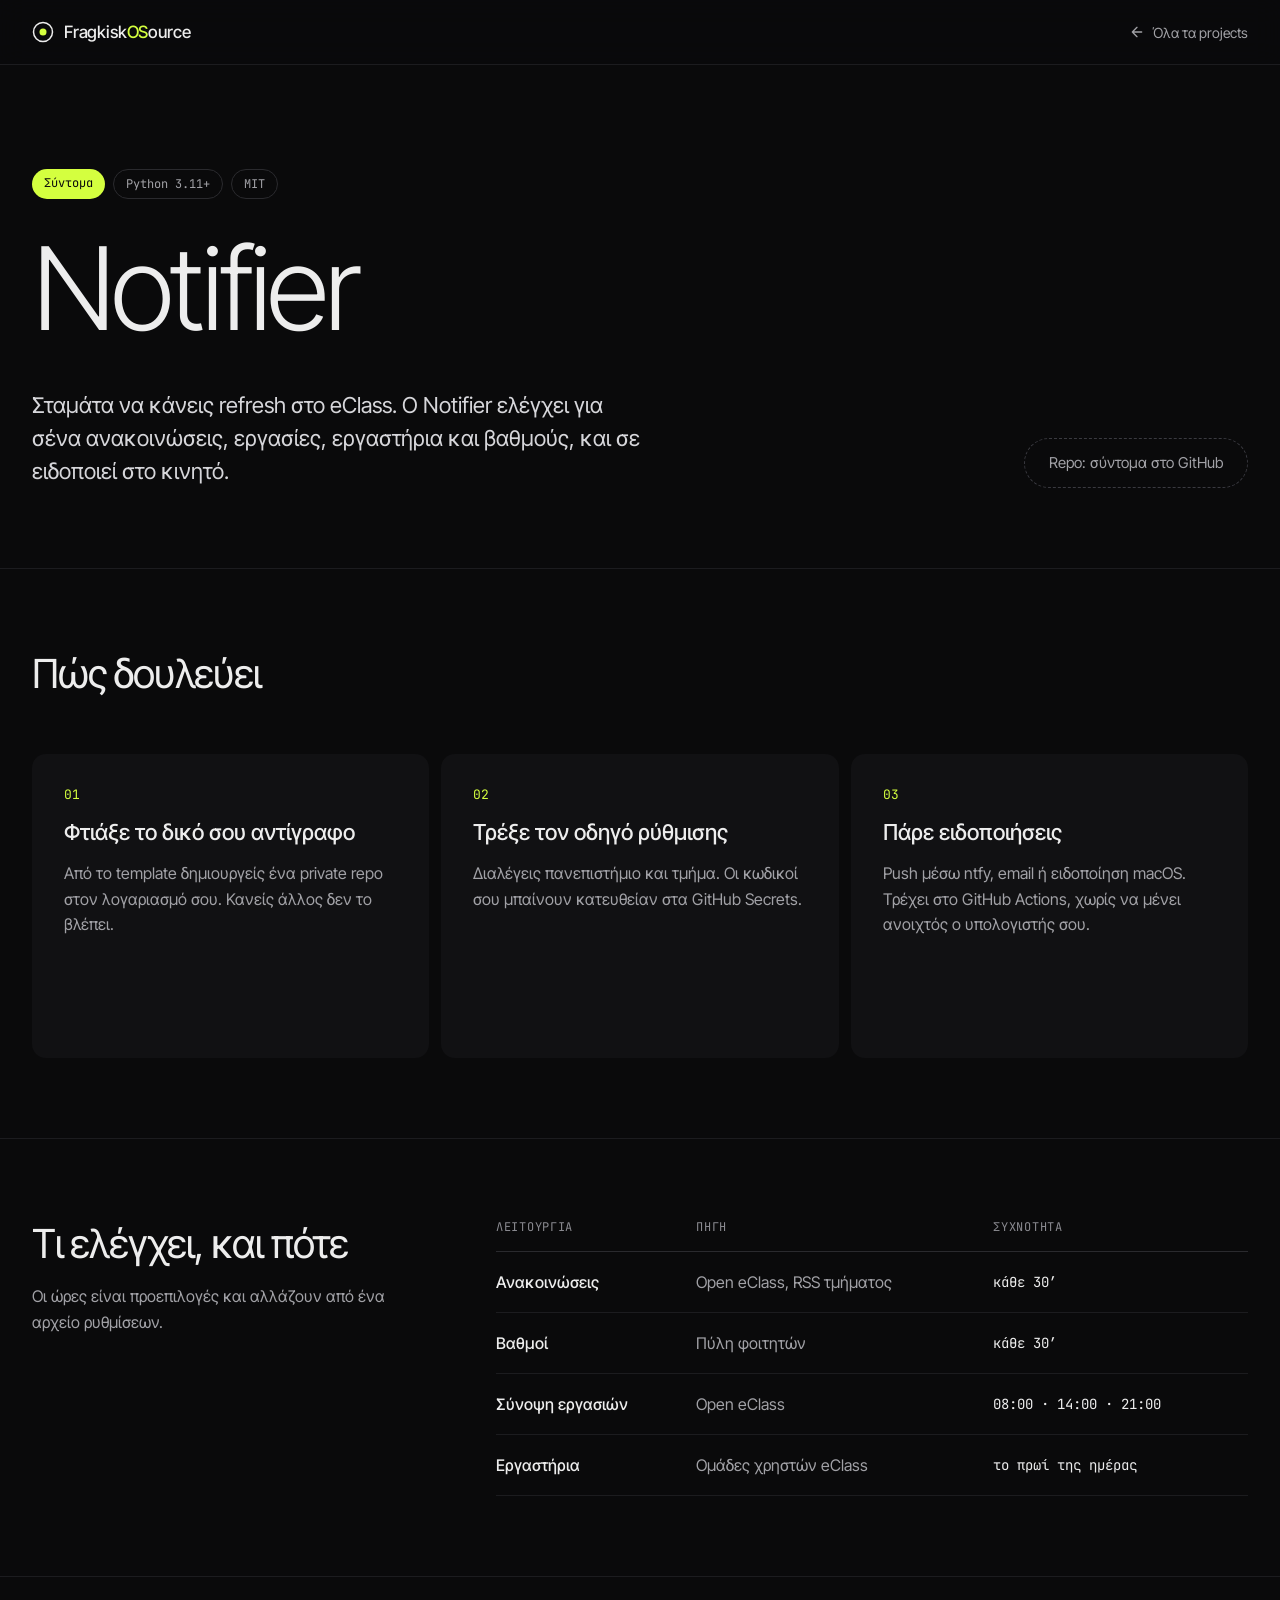
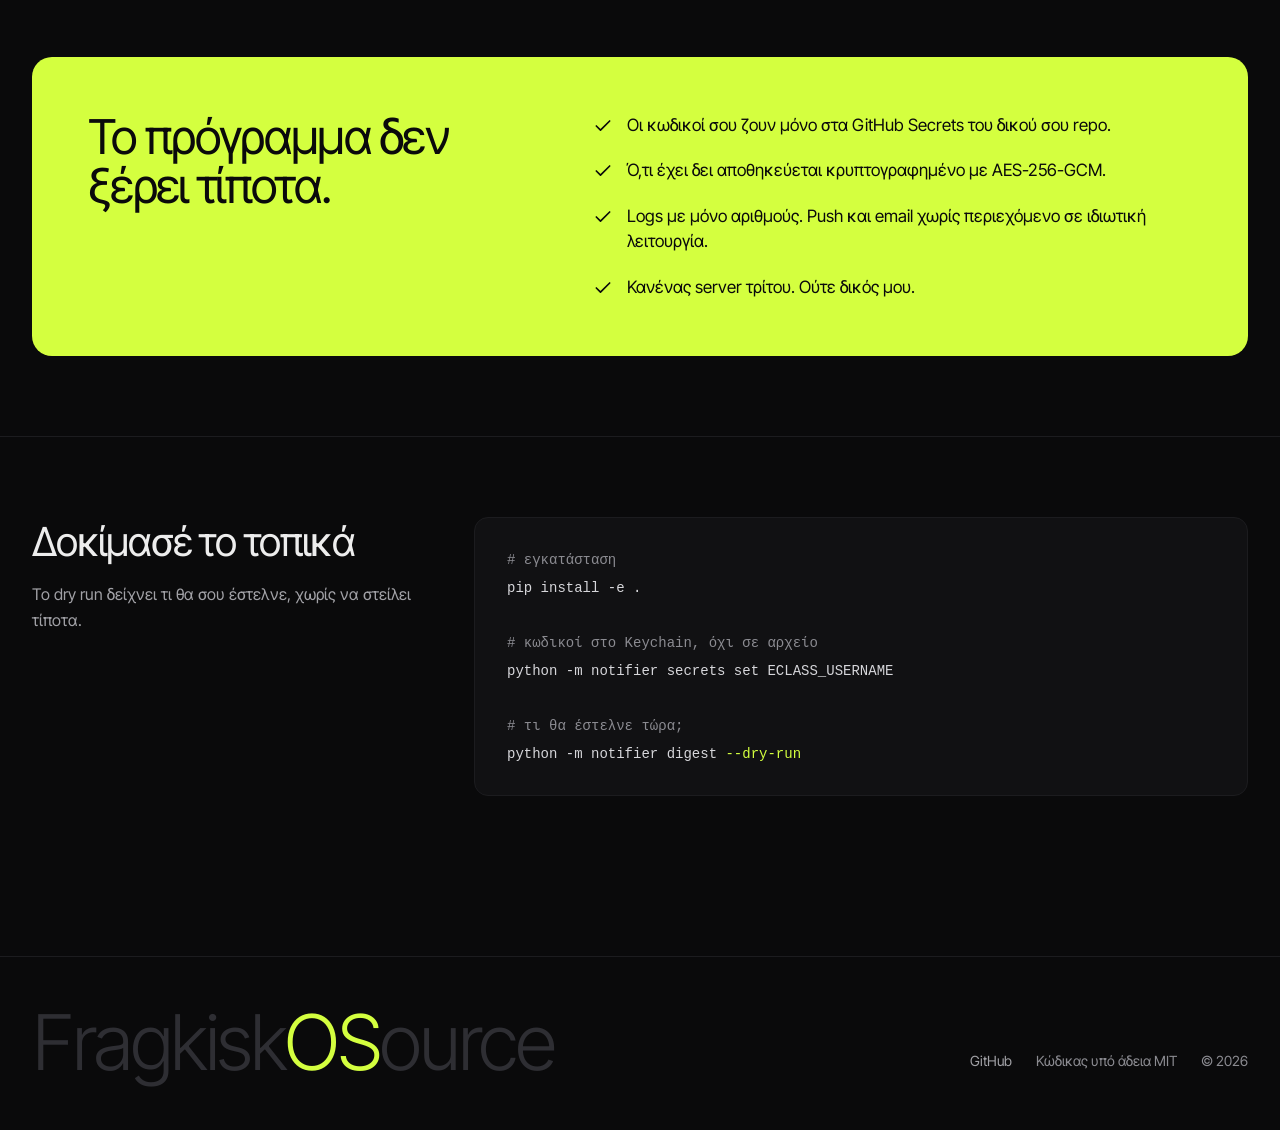
==== notifier/index.html @ a9259b9a "FragkiskOSource: πρώτη έκδοση του site" ====
<!doctype html>
<html lang="el">
<head>
<meta charset="utf-8">
<meta name="viewport" content="width=device-width, initial-scale=1">
<title>Notifier · FragkiskOSource</title>
<meta name="description" content="Ειδοποιήσεις για φοιτητές: ανακοινώσεις, εργασίες, εργαστήρια και βαθμοί από το Open eClass.">
<meta name="theme-color" content="#0a0a0b">
<link rel="icon" href="data:image/svg+xml,%3Csvg xmlns=%22http://www.w3.org/2000/svg%22 viewBox=%220 0 22 22%22%3E%3Crect width=%2222%22 height=%2222%22 rx=%225%22 fill=%22%230a0a0b%22/%3E%3Ccircle cx=%2211%22 cy=%2211%22 r=%227.5%22 fill=%22none%22 stroke=%22%23ededed%22 stroke-width=%221.5%22/%3E%3Ccircle cx=%2211%22 cy=%2211%22 r=%223%22 fill=%22%23d4ff3f%22/%3E%3C/svg%3E">
<link rel="preconnect" href="https://fonts.googleapis.com">
<link rel="stylesheet" href="https://fonts.googleapis.com/css2?family=Inter+Tight:wght@300;400;500;600&amp;family=JetBrains+Mono:wght@400;500&amp;display=swap">
<style>
body{margin:0;background:#0a0a0b}
a{color:#ededed;text-decoration:none}a:hover{color:#ffffff}
</style>
<style>html{scroll-behavior:smooth}</style>
</head>
<body>
<div style="min-height: 100vh; background: #0a0a0b; color: #ededed; font-family: 'Inter Tight', system-ui, sans-serif; -webkit-font-smoothing: antialiased">

  <header style="position: sticky; top: 0; z-index: 10; background: rgba(10,10,11,0.82); backdrop-filter: blur(14px); border-bottom: 1px solid #1c1c1f">
    <nav aria-label="Κύρια πλοήγηση" style="max-width: 1360px; margin: 0 auto; padding: 0 32px; height: 64px; display: flex; align-items: center; justify-content: space-between; gap: 24px; flex-wrap: wrap">
      <a href="/" style="display: flex; align-items: center; gap: 10px; font-weight: 500; font-size: 17px; letter-spacing: -0.01em; min-height: 44px">
        <svg width="22" height="22" viewBox="0 0 22 22" aria-hidden="true"><circle cx="11" cy="11" r="9.5" fill="none" stroke="#ededed" stroke-width="1.5"></circle><circle cx="11" cy="11" r="3.5" fill="#d4ff3f"></circle></svg>
        <span>Fragkisk<span style="color: #d4ff3f">OS</span>ource</span>
      </a>
      <a href="/" style="display: flex; align-items: center; gap: 8px; min-height: 44px; font-size: 14px; color: #a1a1a6">
        <svg width="16" height="16" viewBox="0 0 24 24" fill="none" stroke="currentColor" stroke-width="2" stroke-linecap="round" stroke-linejoin="round" aria-hidden="true"><path d="M19 12H5M12 19l-7-7 7-7"></path></svg>
        Όλα τα projects
      </a>
    </nav>
  </header>

  <main>
    <section style="max-width: 1360px; margin: 0 auto; padding: 104px 32px 80px">
      <div style="display: flex; gap: 8px; flex-wrap: wrap; margin-bottom: 36px">
        <span style="font-family: 'JetBrains Mono', monospace; font-size: 12px; padding: 6px 12px; border-radius: 999px; background: #d4ff3f; color: #0a0a0b">Σύντομα</span>
        <span style="font-family: 'JetBrains Mono', monospace; font-size: 12px; padding: 6px 12px; border-radius: 999px; border: 1px solid #2a2a2e; color: #a1a1a6">Python 3.11+</span>
        <span style="font-family: 'JetBrains Mono', monospace; font-size: 12px; padding: 6px 12px; border-radius: 999px; border: 1px solid #2a2a2e; color: #a1a1a6">MIT</span>
      </div>
      <h1 style="margin: 0; font-weight: 300; font-size: clamp(56px, 9vw, 144px); line-height: 0.92; letter-spacing: -0.05em">Notifier</h1>
      <div style="margin-top: 48px; display: flex; flex-wrap: wrap; gap: 48px; justify-content: space-between; align-items: flex-end">
        <p style="margin: 0; max-width: 620px; font-size: 22px; line-height: 1.5; color: #d6d6da">Σταμάτα να κάνεις refresh στο eClass. Ο Notifier ελέγχει για σένα ανακοινώσεις, εργασίες, εργαστήρια και βαθμούς, και σε ειδοποιεί στο κινητό.</p>
        <span style="display: inline-flex; align-items: center; min-height: 48px; padding: 0 24px; border-radius: 999px; border: 1px dashed #3a3a40; color: #a1a1a6; font-size: 15px">Repo: σύντομα στο GitHub</span>
      </div>
    </section>

    <section aria-labelledby="how" style="max-width: 1360px; margin: 0 auto; padding: 80px 32px; border-top: 1px solid #1c1c1f">
      <h2 id="how" style="margin: 0 0 56px; font-weight: 400; font-size: 40px; letter-spacing: -0.03em">Πώς δουλεύει</h2>
      <ol style="margin: 0; padding: 0; list-style: none; display: grid; grid-template-columns: repeat(auto-fit, minmax(280px, 1fr)); gap: 12px">
        <li style="background: #111113; border-radius: 14px; padding: 32px; display: flex; flex-direction: column; gap: 16px; min-height: 240px">
          <span style="font-family: 'JetBrains Mono', monospace; font-size: 13px; color: #d4ff3f">01</span>
          <h3 style="margin: 0; font-weight: 500; font-size: 22px">Φτιάξε το δικό σου αντίγραφο</h3>
          <p style="margin: 0; font-size: 16px; line-height: 1.6; color: #a1a1a6">Από το template δημιουργείς ένα private repo στον λογαριασμό σου. Κανείς άλλος δεν το βλέπει.</p>
        </li>
        <li style="background: #111113; border-radius: 14px; padding: 32px; display: flex; flex-direction: column; gap: 16px; min-height: 240px">
          <span style="font-family: 'JetBrains Mono', monospace; font-size: 13px; color: #d4ff3f">02</span>
          <h3 style="margin: 0; font-weight: 500; font-size: 22px">Τρέξε τον οδηγό ρύθμισης</h3>
          <p style="margin: 0; font-size: 16px; line-height: 1.6; color: #a1a1a6">Διαλέγεις πανεπιστήμιο και τμήμα. Οι κωδικοί σου μπαίνουν κατευθείαν στα GitHub Secrets.</p>
        </li>
        <li style="background: #111113; border-radius: 14px; padding: 32px; display: flex; flex-direction: column; gap: 16px; min-height: 240px">
          <span style="font-family: 'JetBrains Mono', monospace; font-size: 13px; color: #d4ff3f">03</span>
          <h3 style="margin: 0; font-weight: 500; font-size: 22px">Πάρε ειδοποιήσεις</h3>
          <p style="margin: 0; font-size: 16px; line-height: 1.6; color: #a1a1a6">Push μέσω ntfy, email ή ειδοποίηση macOS. Τρέχει στο GitHub Actions, χωρίς να μένει ανοιχτός ο υπολογιστής σου.</p>
        </li>
      </ol>
    </section>

    <section aria-labelledby="jobs" style="max-width: 1360px; margin: 0 auto; padding: 80px 32px; border-top: 1px solid #1c1c1f">
      <div style="display: flex; flex-wrap: wrap; gap: 48px">
        <div style="flex: 1 1 320px; min-width: 0">
          <h2 id="jobs" style="margin: 0 0 16px; font-weight: 400; font-size: 40px; letter-spacing: -0.03em">Τι ελέγχει, και πότε</h2>
          <p style="margin: 0; font-size: 16px; line-height: 1.6; color: #a1a1a6; max-width: 380px">Οι ώρες είναι προεπιλογές και αλλάζουν από ένα αρχείο ρυθμίσεων.</p>
        </div>
        <div style="flex: 2 1 560px; min-width: 0; overflow-x: auto">
          <table style="width: 100%; border-collapse: collapse; font-size: 16px; min-width: 520px">
            <thead>
              <tr style="text-align: left; color: #8b8b91; font-family: 'JetBrains Mono', monospace; font-size: 12px; text-transform: uppercase; letter-spacing: 0.06em">
                <th scope="col" style="padding: 0 0 16px; font-weight: 400; border-bottom: 1px solid #2a2a2e">Λειτουργία</th>
                <th scope="col" style="padding: 0 0 16px; font-weight: 400; border-bottom: 1px solid #2a2a2e">Πηγή</th>
                <th scope="col" style="padding: 0 0 16px; font-weight: 400; border-bottom: 1px solid #2a2a2e">Συχνότητα</th>
              </tr>
            </thead>
            <tbody>
              <tr><td style="padding: 20px 0; border-bottom: 1px solid #1c1c1f; font-weight: 500">Ανακοινώσεις</td><td style="padding: 20px 0; border-bottom: 1px solid #1c1c1f; color: #a1a1a6">Open eClass, RSS τμήματος</td><td style="padding: 20px 0; border-bottom: 1px solid #1c1c1f; font-family: 'JetBrains Mono', monospace; font-size: 14px">κάθε 30′</td></tr>
              <tr><td style="padding: 20px 0; border-bottom: 1px solid #1c1c1f; font-weight: 500">Βαθμοί</td><td style="padding: 20px 0; border-bottom: 1px solid #1c1c1f; color: #a1a1a6">Πύλη φοιτητών</td><td style="padding: 20px 0; border-bottom: 1px solid #1c1c1f; font-family: 'JetBrains Mono', monospace; font-size: 14px">κάθε 30′</td></tr>
              <tr><td style="padding: 20px 0; border-bottom: 1px solid #1c1c1f; font-weight: 500">Σύνοψη εργασιών</td><td style="padding: 20px 0; border-bottom: 1px solid #1c1c1f; color: #a1a1a6">Open eClass</td><td style="padding: 20px 0; border-bottom: 1px solid #1c1c1f; font-family: 'JetBrains Mono', monospace; font-size: 14px">08:00 · 14:00 · 21:00</td></tr>
              <tr><td style="padding: 20px 0; border-bottom: 1px solid #1c1c1f; font-weight: 500">Εργαστήρια</td><td style="padding: 20px 0; border-bottom: 1px solid #1c1c1f; color: #a1a1a6">Ομάδες χρηστών eClass</td><td style="padding: 20px 0; border-bottom: 1px solid #1c1c1f; font-family: 'JetBrains Mono', monospace; font-size: 14px">το πρωί της ημέρας</td></tr>
            </tbody>
          </table>
        </div>
      </div>
    </section>

    <section aria-labelledby="privacy" style="max-width: 1360px; margin: 0 auto; padding: 80px 32px; border-top: 1px solid #1c1c1f">
      <div style="background: #d4ff3f; color: #0a0a0b; border-radius: 20px; padding: 56px; display: flex; flex-wrap: wrap; gap: 48px">
        <div style="flex: 1 1 320px; min-width: 0">
          <h2 id="privacy" style="margin: 0; font-weight: 400; font-size: 48px; line-height: 1.02; letter-spacing: -0.035em">Το πρόγραμμα δεν ξέρει τίποτα.</h2>
        </div>
        <ul style="flex: 1.3 1 420px; min-width: 0; margin: 0; padding: 0; list-style: none; display: flex; flex-direction: column; gap: 20px; font-size: 17px; line-height: 1.5">
          <li style="display: flex; gap: 14px"><svg width="20" height="20" viewBox="0 0 24 24" fill="none" stroke="currentColor" stroke-width="2" stroke-linecap="round" stroke-linejoin="round" aria-hidden="true" style="flex: none; margin-top: 3px"><path d="M20 6 9 17l-5-5"></path></svg><span>Οι κωδικοί σου ζουν μόνο στα GitHub Secrets του δικού σου repo.</span></li>
          <li style="display: flex; gap: 14px"><svg width="20" height="20" viewBox="0 0 24 24" fill="none" stroke="currentColor" stroke-width="2" stroke-linecap="round" stroke-linejoin="round" aria-hidden="true" style="flex: none; margin-top: 3px"><path d="M20 6 9 17l-5-5"></path></svg><span>Ό,τι έχει δει αποθηκεύεται κρυπτογραφημένο με AES-256-GCM.</span></li>
          <li style="display: flex; gap: 14px"><svg width="20" height="20" viewBox="0 0 24 24" fill="none" stroke="currentColor" stroke-width="2" stroke-linecap="round" stroke-linejoin="round" aria-hidden="true" style="flex: none; margin-top: 3px"><path d="M20 6 9 17l-5-5"></path></svg><span>Logs με μόνο αριθμούς. Push και email χωρίς περιεχόμενο σε ιδιωτική λειτουργία.</span></li>
          <li style="display: flex; gap: 14px"><svg width="20" height="20" viewBox="0 0 24 24" fill="none" stroke="currentColor" stroke-width="2" stroke-linecap="round" stroke-linejoin="round" aria-hidden="true" style="flex: none; margin-top: 3px"><path d="M20 6 9 17l-5-5"></path></svg><span>Κανένας server τρίτου. Ούτε δικός μου.</span></li>
        </ul>
      </div>
    </section>

    <section aria-labelledby="setup" style="max-width: 1360px; margin: 0 auto; padding: 80px 32px 160px; border-top: 1px solid #1c1c1f">
      <div style="display: flex; flex-wrap: wrap; gap: 48px; align-items: flex-start">
        <div style="flex: 1 1 320px; min-width: 0">
          <h2 id="setup" style="margin: 0 0 16px; font-weight: 400; font-size: 40px; letter-spacing: -0.03em">Δοκίμασέ το τοπικά</h2>
          <p style="margin: 0; font-size: 16px; line-height: 1.6; color: #a1a1a6; max-width: 380px">Το dry run δείχνει τι θα σου έστελνε, χωρίς να στείλει τίποτα.</p>
        </div>
        <pre style="flex: 2 1 560px; min-width: 0; margin: 0; overflow-x: auto; background: #111113; border: 1px solid #1c1c1f; border-radius: 14px; padding: 28px 32px; font-family: 'JetBrains Mono', monospace; font-size: 14px; line-height: 1.9; color: #d6d6da"><code><span style="color: #8b8b91"># εγκατάσταση</span>
pip install -e .

<span style="color: #8b8b91"># κωδικοί στο Keychain, όχι σε αρχείο</span>
python -m notifier secrets set ECLASS_USERNAME

<span style="color: #8b8b91"># τι θα έστελνε τώρα;</span>
python -m notifier digest <span style="color: #d4ff3f">--dry-run</span></code></pre>
      </div>
    </section>
  </main>

  <footer style="border-top: 1px solid #1c1c1f">
    <div style="max-width: 1360px; margin: 0 auto; padding: 48px 32px 56px; display: flex; justify-content: space-between; align-items: flex-end; gap: 32px; flex-wrap: wrap">
      <p style="margin: 0; font-weight: 300; font-size: clamp(40px, 6vw, 88px); letter-spacing: -0.045em; line-height: 1; color: #2e2e33">Fragkisk<span style="color: #d4ff3f">OS</span>ource</p>
      <div style="display: flex; gap: 24px; flex-wrap: wrap; font-size: 14px; color: #8b8b91">
        <a href="https://github.com/Fragkiskospall" style="color: #a1a1a6; min-height: 44px; display: flex; align-items: center">GitHub</a>
        <span style="min-height: 44px; display: flex; align-items: center">Κώδικας υπό άδεια MIT</span>
        <span style="min-height: 44px; display: flex; align-items: center">© 2026</span>
      </div>
    </div>
  </footer>
</div>
</body>
</html>
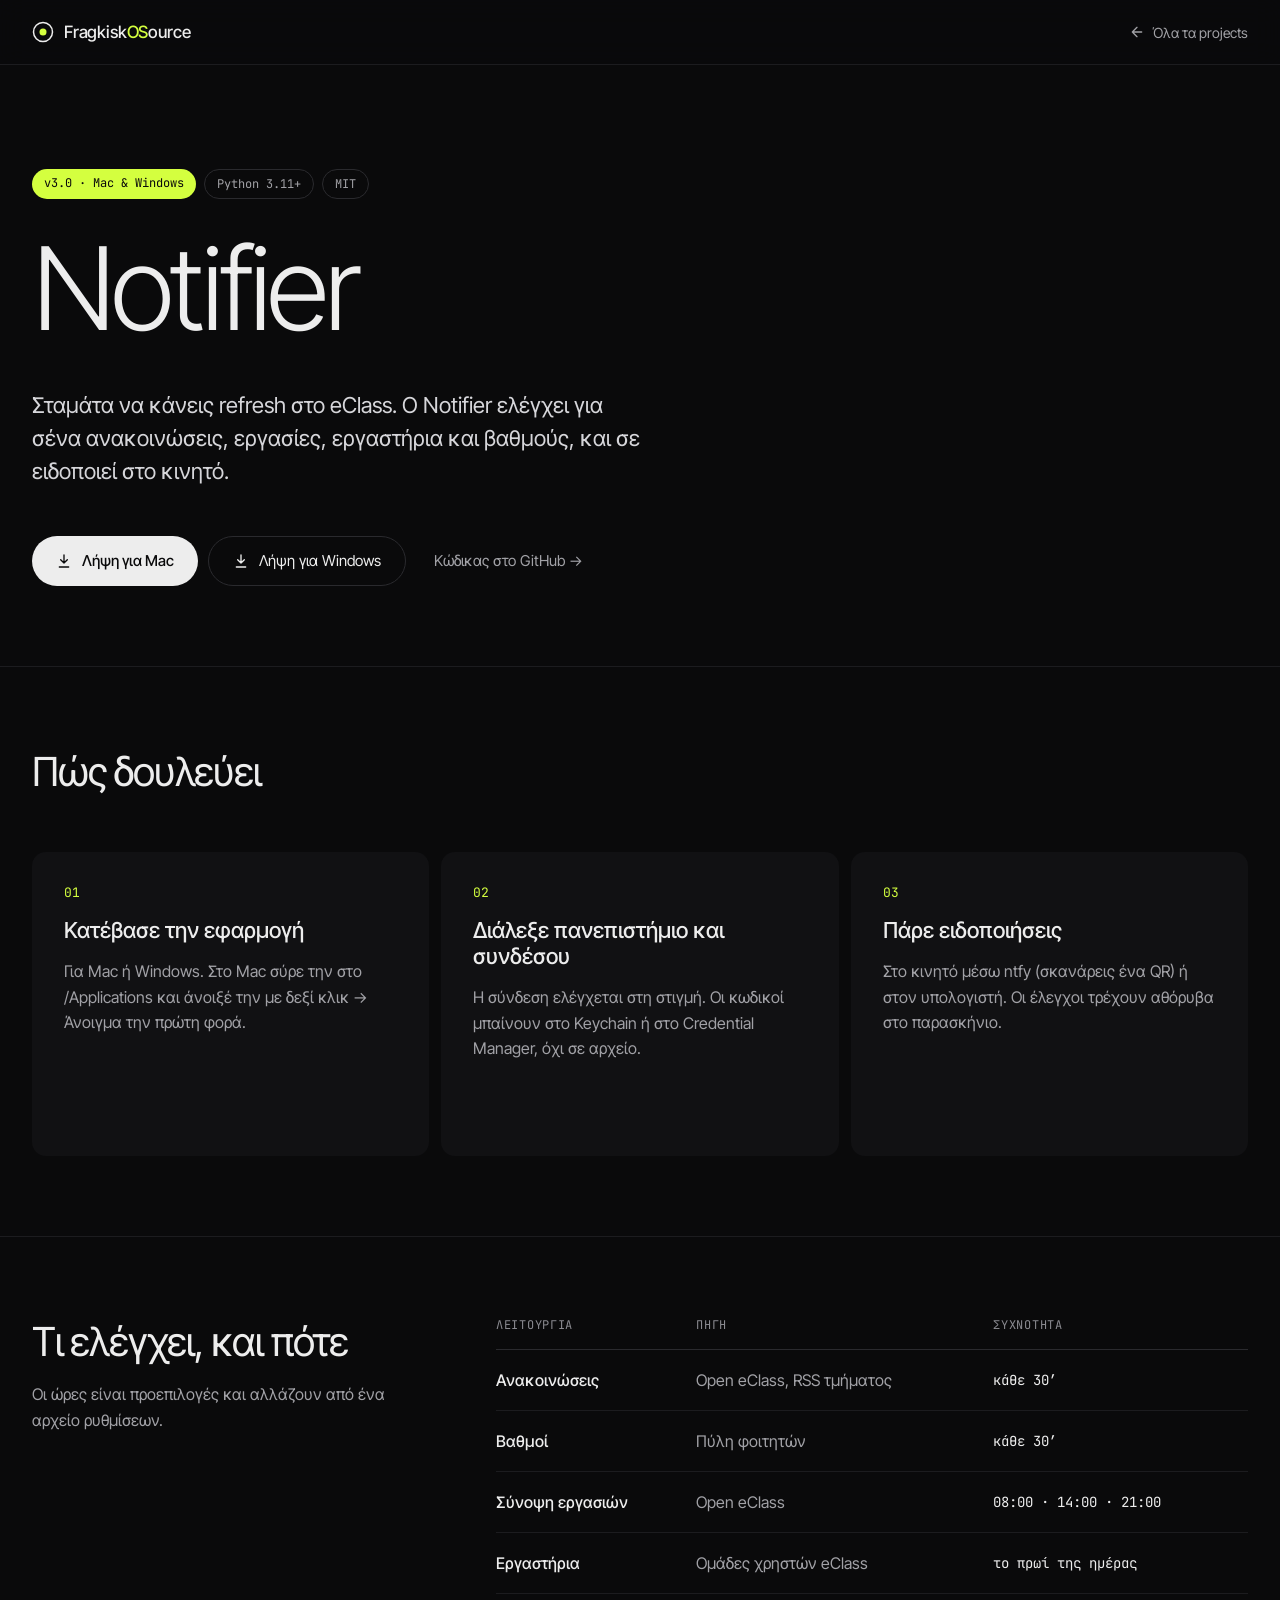
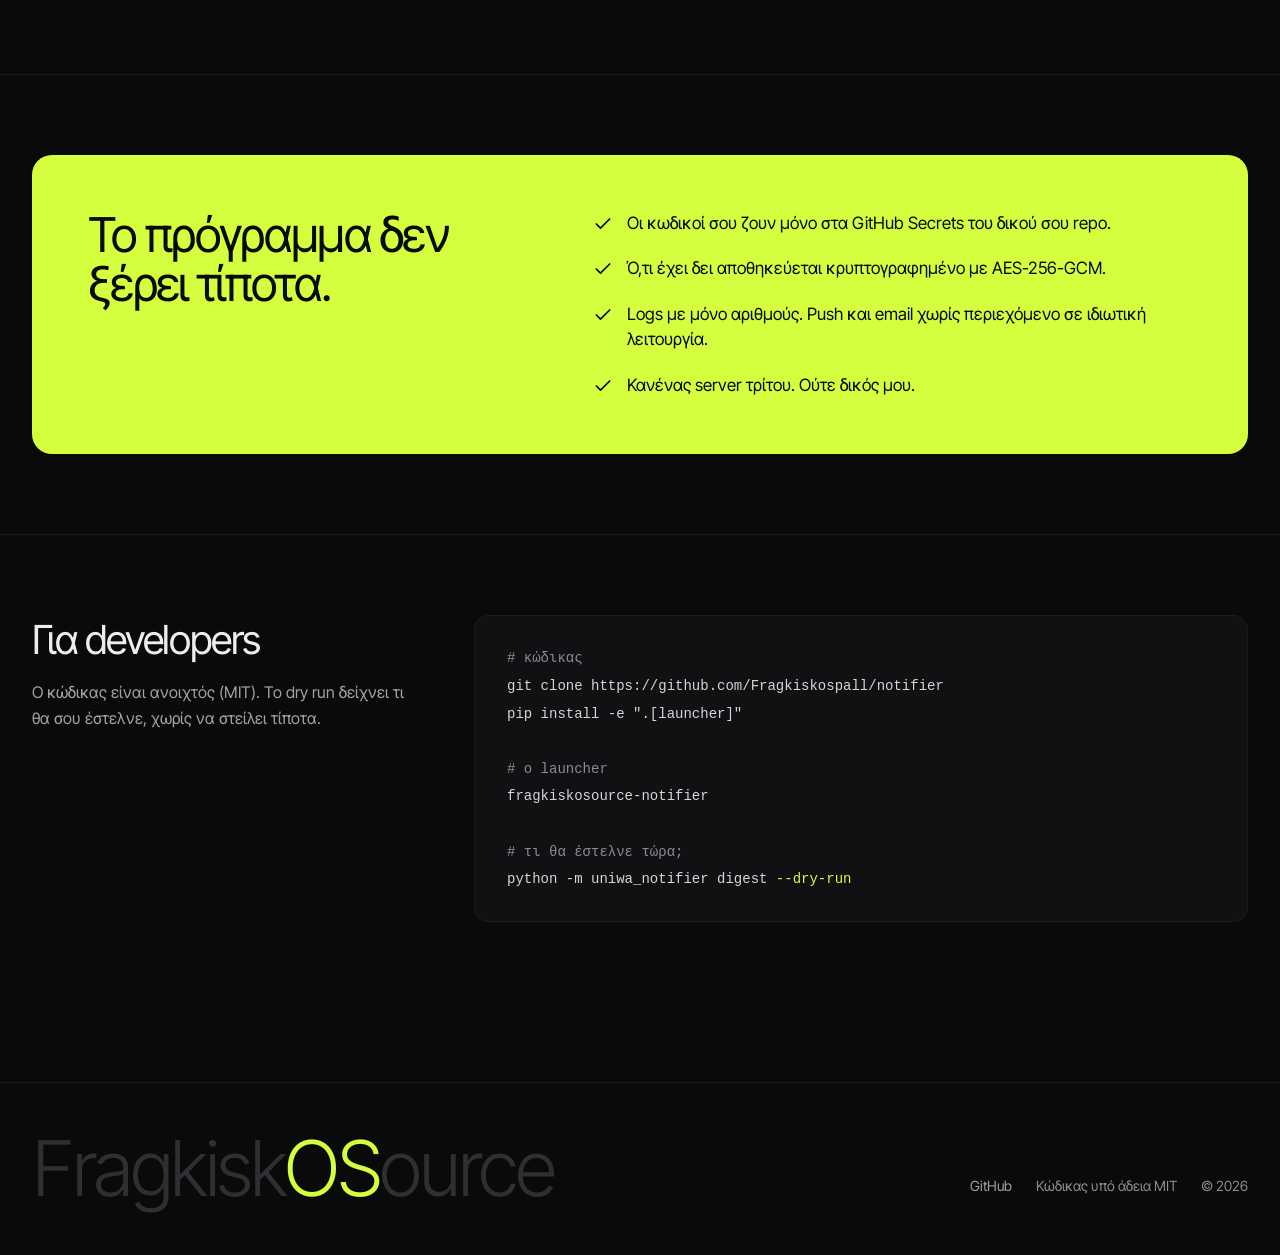
==== commit fe273a3c: "FragkiskOSource: πρώτη έκδοση του site" ====
--- a/notifier/index.html
+++ b/notifier/index.html
@@ -4,7 +4,7 @@
 <meta charset="utf-8">
 <meta name="viewport" content="width=device-width, initial-scale=1">
 <title>Notifier · FragkiskOSource</title>
-<meta name="description" content="Ειδοποιήσεις για φοιτητές: ανακοινώσεις, εργασίες, εργαστήρια και βαθμοί από το Open eClass.">
+<meta name="description" content="Ειδοποιήσεις για φοιτητές από το Open eClass, για Mac και Windows. Δωρεάν και ανοιχτός κώδικας.">
 <meta name="theme-color" content="#0a0a0b">
 <link rel="icon" href="data:image/svg+xml,%3Csvg xmlns=%22http://www.w3.org/2000/svg%22 viewBox=%220 0 22 22%22%3E%3Crect width=%2222%22 height=%2222%22 rx=%225%22 fill=%22%230a0a0b%22/%3E%3Ccircle cx=%2211%22 cy=%2211%22 r=%227.5%22 fill=%22none%22 stroke=%22%23ededed%22 stroke-width=%221.5%22/%3E%3Ccircle cx=%2211%22 cy=%2211%22 r=%223%22 fill=%22%23d4ff3f%22/%3E%3C/svg%3E">
 <link rel="preconnect" href="https://fonts.googleapis.com">
@@ -34,14 +34,18 @@
   <main>
     <section style="max-width: 1360px; margin: 0 auto; padding: 104px 32px 80px">
       <div style="display: flex; gap: 8px; flex-wrap: wrap; margin-bottom: 36px">
-        <span style="font-family: 'JetBrains Mono', monospace; font-size: 12px; padding: 6px 12px; border-radius: 999px; background: #d4ff3f; color: #0a0a0b">Σύντομα</span>
+        <span style="font-family: 'JetBrains Mono', monospace; font-size: 12px; padding: 6px 12px; border-radius: 999px; background: #d4ff3f; color: #0a0a0b">v3.0 · Mac & Windows</span>
         <span style="font-family: 'JetBrains Mono', monospace; font-size: 12px; padding: 6px 12px; border-radius: 999px; border: 1px solid #2a2a2e; color: #a1a1a6">Python 3.11+</span>
         <span style="font-family: 'JetBrains Mono', monospace; font-size: 12px; padding: 6px 12px; border-radius: 999px; border: 1px solid #2a2a2e; color: #a1a1a6">MIT</span>
       </div>
       <h1 style="margin: 0; font-weight: 300; font-size: clamp(56px, 9vw, 144px); line-height: 0.92; letter-spacing: -0.05em">Notifier</h1>
       <div style="margin-top: 48px; display: flex; flex-wrap: wrap; gap: 48px; justify-content: space-between; align-items: flex-end">
         <p style="margin: 0; max-width: 620px; font-size: 22px; line-height: 1.5; color: #d6d6da">Σταμάτα να κάνεις refresh στο eClass. Ο Notifier ελέγχει για σένα ανακοινώσεις, εργασίες, εργαστήρια και βαθμούς, και σε ειδοποιεί στο κινητό.</p>
-        <span style="display: inline-flex; align-items: center; min-height: 48px; padding: 0 24px; border-radius: 999px; border: 1px dashed #3a3a40; color: #a1a1a6; font-size: 15px">Repo: σύντομα στο GitHub</span>
+        <div style="display: flex; gap: 10px; flex-wrap: wrap">
+            <a href="https://github.com/Fragkiskospall/notifier/releases/latest/download/FragkiskOSource-Notifier-macos.zip" style="display: inline-flex; align-items: center; gap: 10px; min-height: 48px; padding: 0 24px; border-radius: 999px; background: #ededed; color: #0a0a0b; font-weight: 500; font-size: 15px"><svg width="16" height="16" viewBox="0 0 24 24" fill="none" stroke="currentColor" stroke-width="2" stroke-linecap="round" stroke-linejoin="round" aria-hidden="true"><path d="M12 3v12M7 10l5 5 5-5M5 21h14"></path></svg>Λήψη για Mac</a>
+            <a href="https://github.com/Fragkiskospall/notifier/releases/latest/download/FragkiskOSource-Notifier-windows.zip" style="display: inline-flex; align-items: center; gap: 10px; min-height: 48px; padding: 0 24px; border-radius: 999px; border: 1px solid #2a2a2e; color: #ededed; font-size: 15px"><svg width="16" height="16" viewBox="0 0 24 24" fill="none" stroke="currentColor" stroke-width="2" stroke-linecap="round" stroke-linejoin="round" aria-hidden="true"><path d="M12 3v12M7 10l5 5 5-5M5 21h14"></path></svg>Λήψη για Windows</a>
+            <a href="https://github.com/Fragkiskospall/notifier" style="display: inline-flex; align-items: center; min-height: 48px; padding: 0 18px; border-radius: 999px; color: #a1a1a6; font-size: 15px">Κώδικας στο GitHub →</a>
+          </div>
       </div>
     </section>
 
@@ -50,18 +54,18 @@
       <ol style="margin: 0; padding: 0; list-style: none; display: grid; grid-template-columns: repeat(auto-fit, minmax(280px, 1fr)); gap: 12px">
         <li style="background: #111113; border-radius: 14px; padding: 32px; display: flex; flex-direction: column; gap: 16px; min-height: 240px">
           <span style="font-family: 'JetBrains Mono', monospace; font-size: 13px; color: #d4ff3f">01</span>
-          <h3 style="margin: 0; font-weight: 500; font-size: 22px">Φτιάξε το δικό σου αντίγραφο</h3>
-          <p style="margin: 0; font-size: 16px; line-height: 1.6; color: #a1a1a6">Από το template δημιουργείς ένα private repo στον λογαριασμό σου. Κανείς άλλος δεν το βλέπει.</p>
+          <h3 style="margin: 0; font-weight: 500; font-size: 22px">Κατέβασε την εφαρμογή</h3>
+          <p style="margin: 0; font-size: 16px; line-height: 1.6; color: #a1a1a6">Για Mac ή Windows. Στο Mac σύρε την στο /Applications και άνοιξέ την με δεξί κλικ → Άνοιγμα την πρώτη φορά.</p>
         </li>
         <li style="background: #111113; border-radius: 14px; padding: 32px; display: flex; flex-direction: column; gap: 16px; min-height: 240px">
           <span style="font-family: 'JetBrains Mono', monospace; font-size: 13px; color: #d4ff3f">02</span>
-          <h3 style="margin: 0; font-weight: 500; font-size: 22px">Τρέξε τον οδηγό ρύθμισης</h3>
-          <p style="margin: 0; font-size: 16px; line-height: 1.6; color: #a1a1a6">Διαλέγεις πανεπιστήμιο και τμήμα. Οι κωδικοί σου μπαίνουν κατευθείαν στα GitHub Secrets.</p>
+          <h3 style="margin: 0; font-weight: 500; font-size: 22px">Διάλεξε πανεπιστήμιο και συνδέσου</h3>
+          <p style="margin: 0; font-size: 16px; line-height: 1.6; color: #a1a1a6">Η σύνδεση ελέγχεται στη στιγμή. Οι κωδικοί μπαίνουν στο Keychain ή στο Credential Manager, όχι σε αρχείο.</p>
         </li>
         <li style="background: #111113; border-radius: 14px; padding: 32px; display: flex; flex-direction: column; gap: 16px; min-height: 240px">
           <span style="font-family: 'JetBrains Mono', monospace; font-size: 13px; color: #d4ff3f">03</span>
           <h3 style="margin: 0; font-weight: 500; font-size: 22px">Πάρε ειδοποιήσεις</h3>
-          <p style="margin: 0; font-size: 16px; line-height: 1.6; color: #a1a1a6">Push μέσω ntfy, email ή ειδοποίηση macOS. Τρέχει στο GitHub Actions, χωρίς να μένει ανοιχτός ο υπολογιστής σου.</p>
+          <p style="margin: 0; font-size: 16px; line-height: 1.6; color: #a1a1a6">Στο κινητό μέσω ntfy (σκανάρεις ένα QR) ή στον υπολογιστή. Οι έλεγχοι τρέχουν αθόρυβα στο παρασκήνιο.</p>
         </li>
       </ol>
     </section>
@@ -109,17 +113,18 @@
     <section aria-labelledby="setup" style="max-width: 1360px; margin: 0 auto; padding: 80px 32px 160px; border-top: 1px solid #1c1c1f">
       <div style="display: flex; flex-wrap: wrap; gap: 48px; align-items: flex-start">
         <div style="flex: 1 1 320px; min-width: 0">
-          <h2 id="setup" style="margin: 0 0 16px; font-weight: 400; font-size: 40px; letter-spacing: -0.03em">Δοκίμασέ το τοπικά</h2>
-          <p style="margin: 0; font-size: 16px; line-height: 1.6; color: #a1a1a6; max-width: 380px">Το dry run δείχνει τι θα σου έστελνε, χωρίς να στείλει τίποτα.</p>
+          <h2 id="setup" style="margin: 0 0 16px; font-weight: 400; font-size: 40px; letter-spacing: -0.03em">Για developers</h2>
+          <p style="margin: 0; font-size: 16px; line-height: 1.6; color: #a1a1a6; max-width: 380px">Ο κώδικας είναι ανοιχτός (MIT). Το dry run δείχνει τι θα σου έστελνε, χωρίς να στείλει τίποτα.</p>
         </div>
-        <pre style="flex: 2 1 560px; min-width: 0; margin: 0; overflow-x: auto; background: #111113; border: 1px solid #1c1c1f; border-radius: 14px; padding: 28px 32px; font-family: 'JetBrains Mono', monospace; font-size: 14px; line-height: 1.9; color: #d6d6da"><code><span style="color: #8b8b91"># εγκατάσταση</span>
-pip install -e .
+        <pre style="flex: 2 1 560px; min-width: 0; margin: 0; overflow-x: auto; background: #111113; border: 1px solid #1c1c1f; border-radius: 14px; padding: 28px 32px; font-family: 'JetBrains Mono', monospace; font-size: 14px; line-height: 1.9; color: #d6d6da"><code><span style="color: #8b8b91"># κώδικας</span>
+git clone https://github.com/Fragkiskospall/notifier
+pip install -e ".[launcher]"
 
-<span style="color: #8b8b91"># κωδικοί στο Keychain, όχι σε αρχείο</span>
-python -m notifier secrets set ECLASS_USERNAME
+<span style="color: #8b8b91"># ο launcher</span>
+fragkiskosource-notifier
 
 <span style="color: #8b8b91"># τι θα έστελνε τώρα;</span>
-python -m notifier digest <span style="color: #d4ff3f">--dry-run</span></code></pre>
+python -m uniwa_notifier digest <span style="color: #d4ff3f">--dry-run</span></code></pre>
       </div>
     </section>
   </main>
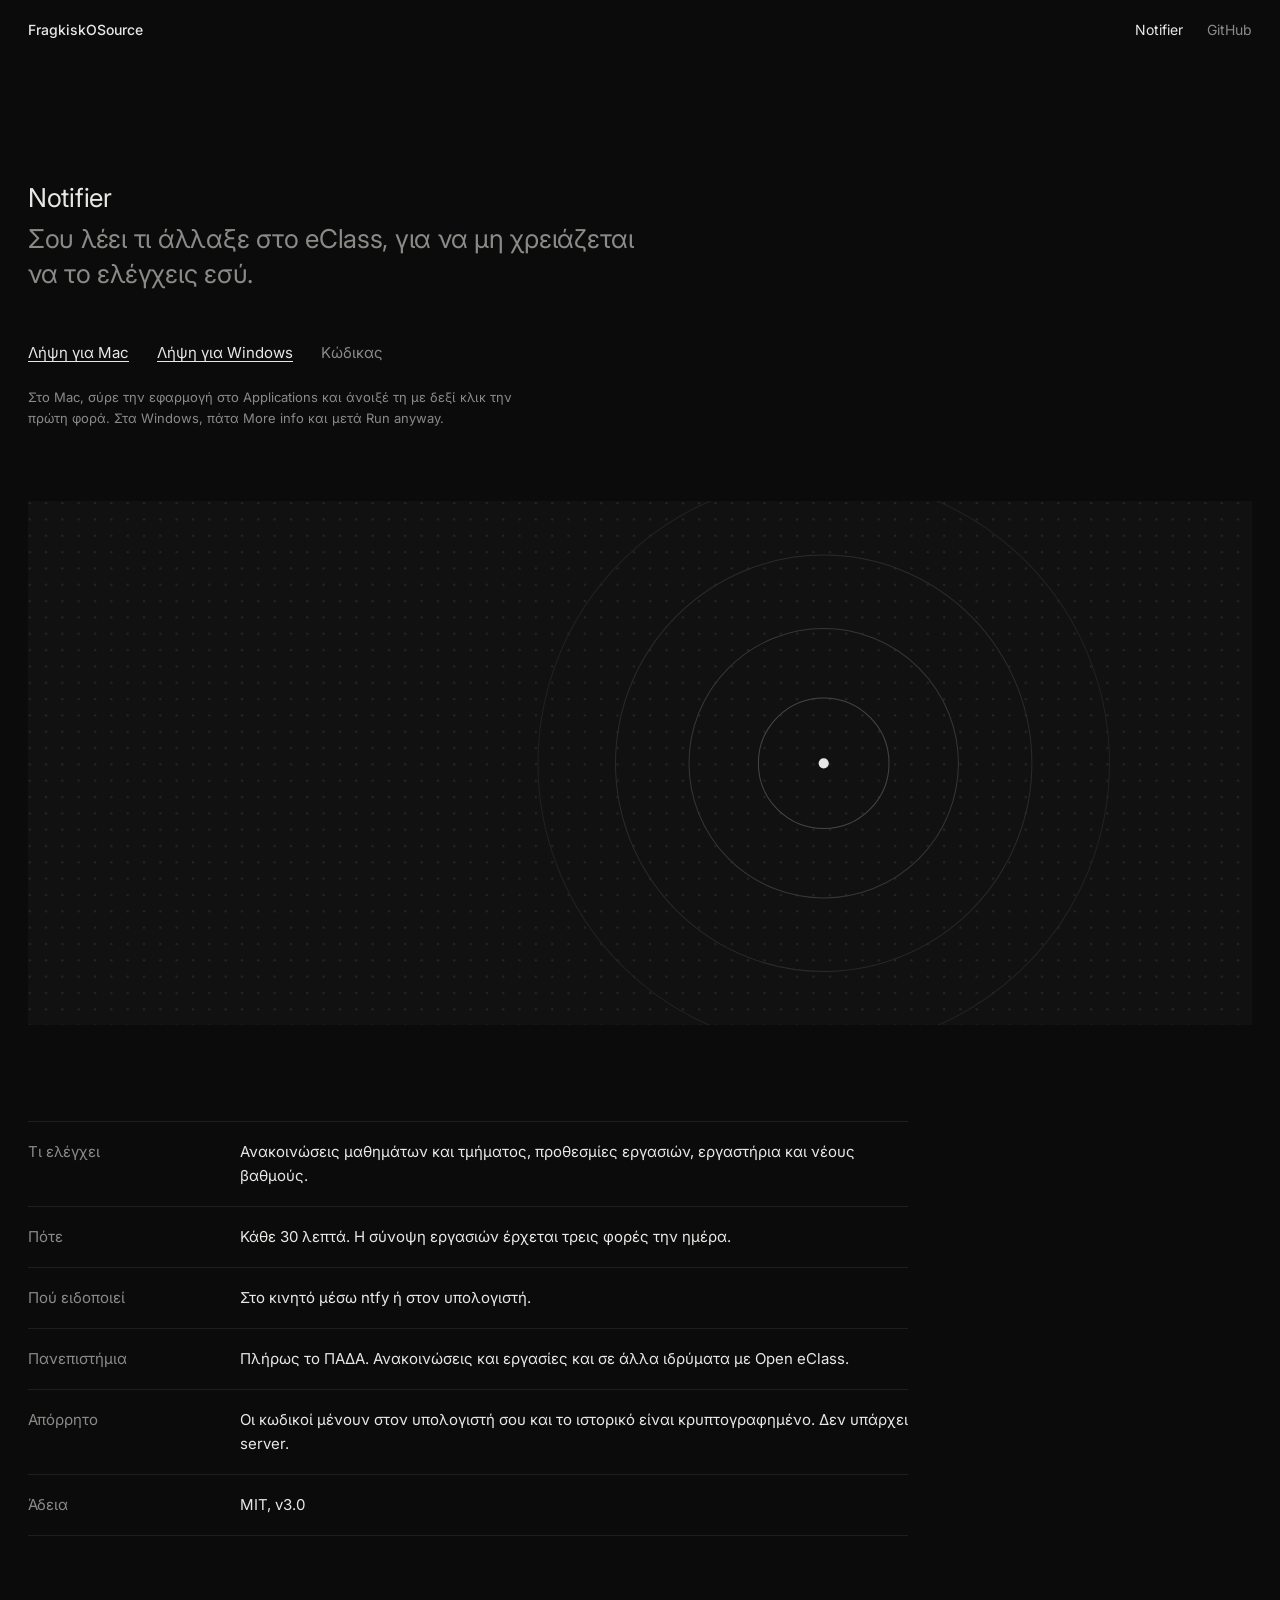
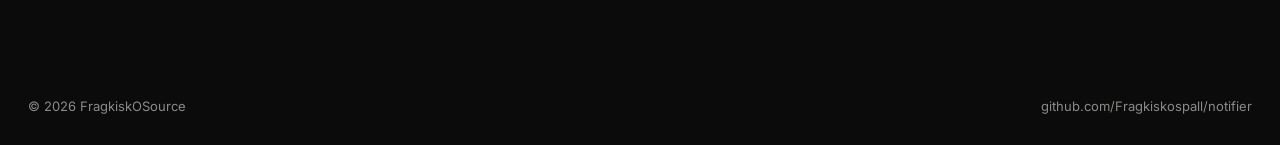
==== commit 2a5ccd3d: "FragkiskOSource: πρώτη έκδοση του site" ====
--- a/notifier/index.html
+++ b/notifier/index.html
@@ -4,140 +4,89 @@
 <meta charset="utf-8">
 <meta name="viewport" content="width=device-width, initial-scale=1">
 <title>Notifier · FragkiskOSource</title>
-<meta name="description" content="Ειδοποιήσεις για φοιτητές από το Open eClass, για Mac και Windows. Δωρεάν και ανοιχτός κώδικας.">
-<meta name="theme-color" content="#0a0a0b">
-<link rel="icon" href="data:image/svg+xml,%3Csvg xmlns=%22http://www.w3.org/2000/svg%22 viewBox=%220 0 22 22%22%3E%3Crect width=%2222%22 height=%2222%22 rx=%225%22 fill=%22%230a0a0b%22/%3E%3Ccircle cx=%2211%22 cy=%2211%22 r=%227.5%22 fill=%22none%22 stroke=%22%23ededed%22 stroke-width=%221.5%22/%3E%3Ccircle cx=%2211%22 cy=%2211%22 r=%223%22 fill=%22%23d4ff3f%22/%3E%3C/svg%3E">
-<link rel="preconnect" href="https://fonts.googleapis.com">
-<link rel="stylesheet" href="https://fonts.googleapis.com/css2?family=Inter+Tight:wght@300;400;500;600&amp;family=JetBrains+Mono:wght@400;500&amp;display=swap">
+<meta name="description" content="Ειδοποιήσεις από το Open eClass, για Mac και Windows. Δωρεάν, ανοιχτός κώδικας.">
+<meta name="theme-color" content="#0b0b0b">
+<link rel="icon" href="data:image/svg+xml,%3Csvg xmlns=%22http://www.w3.org/2000/svg%22 viewBox=%220 0 32 32%22%3E%3Crect width=%2232%22 height=%2232%22 fill=%22%230b0b0b%22/%3E%3Ccircle cx=%2216%22 cy=%2216%22 r=%225%22 fill=%22%23e8e8e6%22/%3E%3C/svg%3E">
+<link rel="preconnect" href="https://fonts.googleapis.com"><link rel="preconnect" href="https://fonts.gstatic.com" crossorigin>
+<link rel="stylesheet" href="https://fonts.googleapis.com/css2?family=Inter:wght@400;500&amp;display=swap">
 <style>
-body{margin:0;background:#0a0a0b}
-a{color:#ededed;text-decoration:none}a:hover{color:#ffffff}
+body{margin:0;background:#0b0b0b}
+a{color:#e8e8e6;text-decoration:none}a:hover{text-decoration:underline;text-underline-offset:3px}
 </style>
-<style>html{scroll-behavior:smooth}</style>
 </head>
 <body>
-<div style="min-height: 100vh; background: #0a0a0b; color: #ededed; font-family: 'Inter Tight', system-ui, sans-serif; -webkit-font-smoothing: antialiased">
+<div style="min-height: 100vh; background: #0b0b0b; color: #e8e8e6; font-family: Inter, system-ui, sans-serif; font-size: 15px; line-height: 1.6; -webkit-font-smoothing: antialiased; display: flex; flex-direction: column">
 
-  <header style="position: sticky; top: 0; z-index: 10; background: rgba(10,10,11,0.82); backdrop-filter: blur(14px); border-bottom: 1px solid #1c1c1f">
-    <nav aria-label="Κύρια πλοήγηση" style="max-width: 1360px; margin: 0 auto; padding: 0 32px; height: 64px; display: flex; align-items: center; justify-content: space-between; gap: 24px; flex-wrap: wrap">
-      <a href="/" style="display: flex; align-items: center; gap: 10px; font-weight: 500; font-size: 17px; letter-spacing: -0.01em; min-height: 44px">
-        <svg width="22" height="22" viewBox="0 0 22 22" aria-hidden="true"><circle cx="11" cy="11" r="9.5" fill="none" stroke="#ededed" stroke-width="1.5"></circle><circle cx="11" cy="11" r="3.5" fill="#d4ff3f"></circle></svg>
-        <span>Fragkisk<span style="color: #d4ff3f">OS</span>ource</span>
-      </a>
-      <a href="/" style="display: flex; align-items: center; gap: 8px; min-height: 44px; font-size: 14px; color: #a1a1a6">
-        <svg width="16" height="16" viewBox="0 0 24 24" fill="none" stroke="currentColor" stroke-width="2" stroke-linecap="round" stroke-linejoin="round" aria-hidden="true"><path d="M19 12H5M12 19l-7-7 7-7"></path></svg>
-        Όλα τα projects
-      </a>
+  <header style="padding: 0 28px; height: 60px; display: flex; align-items: center; justify-content: space-between; gap: 24px">
+    <a href="/" style="font-weight: 500; font-size: 14px; min-height: 44px; display: flex; align-items: center">FragkiskOSource</a>
+    <nav aria-label="Κύρια πλοήγηση" style="display: flex; gap: 24px; font-size: 14px">
+      <a href="/notifier/" aria-current="page" style="min-height: 44px; display: flex; align-items: center">Notifier</a>
+      <a href="https://github.com/Fragkiskospall" style="color: #8a8a87; min-height: 44px; display: flex; align-items: center">GitHub</a>
     </nav>
   </header>
 
-  <main>
-    <section style="max-width: 1360px; margin: 0 auto; padding: 104px 32px 80px">
-      <div style="display: flex; gap: 8px; flex-wrap: wrap; margin-bottom: 36px">
-        <span style="font-family: 'JetBrains Mono', monospace; font-size: 12px; padding: 6px 12px; border-radius: 999px; background: #d4ff3f; color: #0a0a0b">v3.0 · Mac & Windows</span>
-        <span style="font-family: 'JetBrains Mono', monospace; font-size: 12px; padding: 6px 12px; border-radius: 999px; border: 1px solid #2a2a2e; color: #a1a1a6">Python 3.11+</span>
-        <span style="font-family: 'JetBrains Mono', monospace; font-size: 12px; padding: 6px 12px; border-radius: 999px; border: 1px solid #2a2a2e; color: #a1a1a6">MIT</span>
+  <main style="flex: 1; padding: 0 28px">
+    <section style="margin: 120px 0 72px; max-width: 620px">
+      <h1 style="margin: 0; font-weight: 400; font-size: 26px; line-height: 1.35; letter-spacing: -0.01em">Notifier</h1>
+      <p style="margin: 6px 0 0; font-size: 26px; line-height: 1.35; letter-spacing: -0.01em; color: #8a8a87">Σου λέει τι άλλαξε στο eClass, για να μη χρειάζεται να το ελέγχεις εσύ.</p>
+      <div style="margin-top: 40px; display: flex; flex-wrap: wrap; gap: 8px 28px; font-size: 15px">
+        <a href="https://github.com/Fragkiskospall/notifier/releases/latest/download/FragkiskOSource-Notifier-macos.zip" style="text-decoration: underline; text-underline-offset: 3px; min-height: 44px; display: flex; align-items: center">Λήψη για Mac</a>
+        <a href="https://github.com/Fragkiskospall/notifier/releases/latest/download/FragkiskOSource-Notifier-windows.zip" style="text-decoration: underline; text-underline-offset: 3px; min-height: 44px; display: flex; align-items: center">Λήψη για Windows</a>
+        <a href="https://github.com/Fragkiskospall/notifier" style="color: #8a8a87; min-height: 44px; display: flex; align-items: center">Κώδικας</a>
       </div>
-      <h1 style="margin: 0; font-weight: 300; font-size: clamp(56px, 9vw, 144px); line-height: 0.92; letter-spacing: -0.05em">Notifier</h1>
-      <div style="margin-top: 48px; display: flex; flex-wrap: wrap; gap: 48px; justify-content: space-between; align-items: flex-end">
-        <p style="margin: 0; max-width: 620px; font-size: 22px; line-height: 1.5; color: #d6d6da">Σταμάτα να κάνεις refresh στο eClass. Ο Notifier ελέγχει για σένα ανακοινώσεις, εργασίες, εργαστήρια και βαθμούς, και σε ειδοποιεί στο κινητό.</p>
-        <div style="display: flex; gap: 10px; flex-wrap: wrap">
-            <a href="https://github.com/Fragkiskospall/notifier/releases/latest/download/FragkiskOSource-Notifier-macos.zip" style="display: inline-flex; align-items: center; gap: 10px; min-height: 48px; padding: 0 24px; border-radius: 999px; background: #ededed; color: #0a0a0b; font-weight: 500; font-size: 15px"><svg width="16" height="16" viewBox="0 0 24 24" fill="none" stroke="currentColor" stroke-width="2" stroke-linecap="round" stroke-linejoin="round" aria-hidden="true"><path d="M12 3v12M7 10l5 5 5-5M5 21h14"></path></svg>Λήψη για Mac</a>
-            <a href="https://github.com/Fragkiskospall/notifier/releases/latest/download/FragkiskOSource-Notifier-windows.zip" style="display: inline-flex; align-items: center; gap: 10px; min-height: 48px; padding: 0 24px; border-radius: 999px; border: 1px solid #2a2a2e; color: #ededed; font-size: 15px"><svg width="16" height="16" viewBox="0 0 24 24" fill="none" stroke="currentColor" stroke-width="2" stroke-linecap="round" stroke-linejoin="round" aria-hidden="true"><path d="M12 3v12M7 10l5 5 5-5M5 21h14"></path></svg>Λήψη για Windows</a>
-            <a href="https://github.com/Fragkiskospall/notifier" style="display: inline-flex; align-items: center; min-height: 48px; padding: 0 18px; border-radius: 999px; color: #a1a1a6; font-size: 15px">Κώδικας στο GitHub →</a>
-          </div>
-      </div>
+      <p style="margin: 12px 0 0; font-size: 13px; color: #8a8a87; max-width: 520px">Στο Mac, σύρε την εφαρμογή στο Applications και άνοιξέ τη με δεξί κλικ την πρώτη φορά. Στα Windows, πάτα More info και μετά Run anyway.</p>
     </section>
 
-    <section aria-labelledby="how" style="max-width: 1360px; margin: 0 auto; padding: 80px 32px; border-top: 1px solid #1c1c1f">
-      <h2 id="how" style="margin: 0 0 56px; font-weight: 400; font-size: 40px; letter-spacing: -0.03em">Πώς δουλεύει</h2>
-      <ol style="margin: 0; padding: 0; list-style: none; display: grid; grid-template-columns: repeat(auto-fit, minmax(280px, 1fr)); gap: 12px">
-        <li style="background: #111113; border-radius: 14px; padding: 32px; display: flex; flex-direction: column; gap: 16px; min-height: 240px">
-          <span style="font-family: 'JetBrains Mono', monospace; font-size: 13px; color: #d4ff3f">01</span>
-          <h3 style="margin: 0; font-weight: 500; font-size: 22px">Κατέβασε την εφαρμογή</h3>
-          <p style="margin: 0; font-size: 16px; line-height: 1.6; color: #a1a1a6">Για Mac ή Windows. Στο Mac σύρε την στο /Applications και άνοιξέ την με δεξί κλικ → Άνοιγμα την πρώτη φορά.</p>
-        </li>
-        <li style="background: #111113; border-radius: 14px; padding: 32px; display: flex; flex-direction: column; gap: 16px; min-height: 240px">
-          <span style="font-family: 'JetBrains Mono', monospace; font-size: 13px; color: #d4ff3f">02</span>
-          <h3 style="margin: 0; font-weight: 500; font-size: 22px">Διάλεξε πανεπιστήμιο και συνδέσου</h3>
-          <p style="margin: 0; font-size: 16px; line-height: 1.6; color: #a1a1a6">Η σύνδεση ελέγχεται στη στιγμή. Οι κωδικοί μπαίνουν στο Keychain ή στο Credential Manager, όχι σε αρχείο.</p>
-        </li>
-        <li style="background: #111113; border-radius: 14px; padding: 32px; display: flex; flex-direction: column; gap: 16px; min-height: 240px">
-          <span style="font-family: 'JetBrains Mono', monospace; font-size: 13px; color: #d4ff3f">03</span>
-          <h3 style="margin: 0; font-weight: 500; font-size: 22px">Πάρε ειδοποιήσεις</h3>
-          <p style="margin: 0; font-size: 16px; line-height: 1.6; color: #a1a1a6">Στο κινητό μέσω ntfy (σκανάρεις ένα QR) ή στον υπολογιστή. Οι έλεγχοι τρέχουν αθόρυβα στο παρασκήνιο.</p>
-        </li>
-      </ol>
-    </section>
+    <div style="aspect-ratio: 21 / 9; max-height: 620px; width: 100%; background: #111111; overflow: hidden">
+      <svg viewBox="0 0 1200 514" width="100%" height="100%" preserveAspectRatio="xMidYMid slice" aria-hidden="true">
+        <defs>
+          <pattern id="dots" width="16" height="16" patternUnits="userSpaceOnUse">
+            <circle cx="2" cy="2" r="1.1" fill="#262626"></circle>
+          </pattern>
+        </defs>
+        <rect width="1200" height="514" fill="#111111"></rect>
+        <rect width="1200" height="514" fill="url(#dots)"></rect>
+        <g fill="none" stroke-width="1">
+          <circle cx="780" cy="257" r="64" stroke="#454543"></circle>
+          <circle cx="780" cy="257" r="132" stroke="#363634"></circle>
+          <circle cx="780" cy="257" r="204" stroke="#2b2b29"></circle>
+          <circle cx="780" cy="257" r="280" stroke="#222220"></circle>
+        </g>
+        <circle cx="780" cy="257" r="5" fill="#e8e8e6"></circle>
+      </svg>
+    </div>
 
-    <section aria-labelledby="jobs" style="max-width: 1360px; margin: 0 auto; padding: 80px 32px; border-top: 1px solid #1c1c1f">
-      <div style="display: flex; flex-wrap: wrap; gap: 48px">
-        <div style="flex: 1 1 320px; min-width: 0">
-          <h2 id="jobs" style="margin: 0 0 16px; font-weight: 400; font-size: 40px; letter-spacing: -0.03em">Τι ελέγχει, και πότε</h2>
-          <p style="margin: 0; font-size: 16px; line-height: 1.6; color: #a1a1a6; max-width: 380px">Οι ώρες είναι προεπιλογές και αλλάζουν από ένα αρχείο ρυθμίσεων.</p>
-        </div>
-        <div style="flex: 2 1 560px; min-width: 0; overflow-x: auto">
-          <table style="width: 100%; border-collapse: collapse; font-size: 16px; min-width: 520px">
-            <thead>
-              <tr style="text-align: left; color: #8b8b91; font-family: 'JetBrains Mono', monospace; font-size: 12px; text-transform: uppercase; letter-spacing: 0.06em">
-                <th scope="col" style="padding: 0 0 16px; font-weight: 400; border-bottom: 1px solid #2a2a2e">Λειτουργία</th>
-                <th scope="col" style="padding: 0 0 16px; font-weight: 400; border-bottom: 1px solid #2a2a2e">Πηγή</th>
-                <th scope="col" style="padding: 0 0 16px; font-weight: 400; border-bottom: 1px solid #2a2a2e">Συχνότητα</th>
-              </tr>
-            </thead>
-            <tbody>
-              <tr><td style="padding: 20px 0; border-bottom: 1px solid #1c1c1f; font-weight: 500">Ανακοινώσεις</td><td style="padding: 20px 0; border-bottom: 1px solid #1c1c1f; color: #a1a1a6">Open eClass, RSS τμήματος</td><td style="padding: 20px 0; border-bottom: 1px solid #1c1c1f; font-family: 'JetBrains Mono', monospace; font-size: 14px">κάθε 30′</td></tr>
-              <tr><td style="padding: 20px 0; border-bottom: 1px solid #1c1c1f; font-weight: 500">Βαθμοί</td><td style="padding: 20px 0; border-bottom: 1px solid #1c1c1f; color: #a1a1a6">Πύλη φοιτητών</td><td style="padding: 20px 0; border-bottom: 1px solid #1c1c1f; font-family: 'JetBrains Mono', monospace; font-size: 14px">κάθε 30′</td></tr>
-              <tr><td style="padding: 20px 0; border-bottom: 1px solid #1c1c1f; font-weight: 500">Σύνοψη εργασιών</td><td style="padding: 20px 0; border-bottom: 1px solid #1c1c1f; color: #a1a1a6">Open eClass</td><td style="padding: 20px 0; border-bottom: 1px solid #1c1c1f; font-family: 'JetBrains Mono', monospace; font-size: 14px">08:00 · 14:00 · 21:00</td></tr>
-              <tr><td style="padding: 20px 0; border-bottom: 1px solid #1c1c1f; font-weight: 500">Εργαστήρια</td><td style="padding: 20px 0; border-bottom: 1px solid #1c1c1f; color: #a1a1a6">Ομάδες χρηστών eClass</td><td style="padding: 20px 0; border-bottom: 1px solid #1c1c1f; font-family: 'JetBrains Mono', monospace; font-size: 14px">το πρωί της ημέρας</td></tr>
-            </tbody>
-          </table>
-        </div>
+    <dl style="margin: 96px 0 140px; max-width: 880px; font-size: 15px">
+      <div style="display: flex; flex-wrap: wrap; gap: 4px 32px; padding: 18px 0; border-top: 1px solid #1e1e1e">
+        <dt style="flex: 0 0 180px; color: #8a8a87">Τι ελέγχει</dt>
+        <dd style="flex: 1 1 360px; margin: 0">Ανακοινώσεις μαθημάτων και τμήματος, προθεσμίες εργασιών, εργαστήρια και νέους βαθμούς.</dd>
       </div>
-    </section>
-
-    <section aria-labelledby="privacy" style="max-width: 1360px; margin: 0 auto; padding: 80px 32px; border-top: 1px solid #1c1c1f">
-      <div style="background: #d4ff3f; color: #0a0a0b; border-radius: 20px; padding: 56px; display: flex; flex-wrap: wrap; gap: 48px">
-        <div style="flex: 1 1 320px; min-width: 0">
-          <h2 id="privacy" style="margin: 0; font-weight: 400; font-size: 48px; line-height: 1.02; letter-spacing: -0.035em">Το πρόγραμμα δεν ξέρει τίποτα.</h2>
-        </div>
-        <ul style="flex: 1.3 1 420px; min-width: 0; margin: 0; padding: 0; list-style: none; display: flex; flex-direction: column; gap: 20px; font-size: 17px; line-height: 1.5">
-          <li style="display: flex; gap: 14px"><svg width="20" height="20" viewBox="0 0 24 24" fill="none" stroke="currentColor" stroke-width="2" stroke-linecap="round" stroke-linejoin="round" aria-hidden="true" style="flex: none; margin-top: 3px"><path d="M20 6 9 17l-5-5"></path></svg><span>Οι κωδικοί σου ζουν μόνο στα GitHub Secrets του δικού σου repo.</span></li>
-          <li style="display: flex; gap: 14px"><svg width="20" height="20" viewBox="0 0 24 24" fill="none" stroke="currentColor" stroke-width="2" stroke-linecap="round" stroke-linejoin="round" aria-hidden="true" style="flex: none; margin-top: 3px"><path d="M20 6 9 17l-5-5"></path></svg><span>Ό,τι έχει δει αποθηκεύεται κρυπτογραφημένο με AES-256-GCM.</span></li>
-          <li style="display: flex; gap: 14px"><svg width="20" height="20" viewBox="0 0 24 24" fill="none" stroke="currentColor" stroke-width="2" stroke-linecap="round" stroke-linejoin="round" aria-hidden="true" style="flex: none; margin-top: 3px"><path d="M20 6 9 17l-5-5"></path></svg><span>Logs με μόνο αριθμούς. Push και email χωρίς περιεχόμενο σε ιδιωτική λειτουργία.</span></li>
-          <li style="display: flex; gap: 14px"><svg width="20" height="20" viewBox="0 0 24 24" fill="none" stroke="currentColor" stroke-width="2" stroke-linecap="round" stroke-linejoin="round" aria-hidden="true" style="flex: none; margin-top: 3px"><path d="M20 6 9 17l-5-5"></path></svg><span>Κανένας server τρίτου. Ούτε δικός μου.</span></li>
-        </ul>
+      <div style="display: flex; flex-wrap: wrap; gap: 4px 32px; padding: 18px 0; border-top: 1px solid #1e1e1e">
+        <dt style="flex: 0 0 180px; color: #8a8a87">Πότε</dt>
+        <dd style="flex: 1 1 360px; margin: 0">Κάθε 30 λεπτά. Η σύνοψη εργασιών έρχεται τρεις φορές την ημέρα.</dd>
       </div>
-    </section>
-
-    <section aria-labelledby="setup" style="max-width: 1360px; margin: 0 auto; padding: 80px 32px 160px; border-top: 1px solid #1c1c1f">
-      <div style="display: flex; flex-wrap: wrap; gap: 48px; align-items: flex-start">
-        <div style="flex: 1 1 320px; min-width: 0">
-          <h2 id="setup" style="margin: 0 0 16px; font-weight: 400; font-size: 40px; letter-spacing: -0.03em">Για developers</h2>
-          <p style="margin: 0; font-size: 16px; line-height: 1.6; color: #a1a1a6; max-width: 380px">Ο κώδικας είναι ανοιχτός (MIT). Το dry run δείχνει τι θα σου έστελνε, χωρίς να στείλει τίποτα.</p>
-        </div>
-        <pre style="flex: 2 1 560px; min-width: 0; margin: 0; overflow-x: auto; background: #111113; border: 1px solid #1c1c1f; border-radius: 14px; padding: 28px 32px; font-family: 'JetBrains Mono', monospace; font-size: 14px; line-height: 1.9; color: #d6d6da"><code><span style="color: #8b8b91"># κώδικας</span>
-git clone https://github.com/Fragkiskospall/notifier
-pip install -e ".[launcher]"
-
-<span style="color: #8b8b91"># ο launcher</span>
-fragkiskosource-notifier
-
-<span style="color: #8b8b91"># τι θα έστελνε τώρα;</span>
-python -m uniwa_notifier digest <span style="color: #d4ff3f">--dry-run</span></code></pre>
+      <div style="display: flex; flex-wrap: wrap; gap: 4px 32px; padding: 18px 0; border-top: 1px solid #1e1e1e">
+        <dt style="flex: 0 0 180px; color: #8a8a87">Πού ειδοποιεί</dt>
+        <dd style="flex: 1 1 360px; margin: 0">Στο κινητό μέσω ntfy ή στον υπολογιστή.</dd>
       </div>
-    </section>
+      <div style="display: flex; flex-wrap: wrap; gap: 4px 32px; padding: 18px 0; border-top: 1px solid #1e1e1e">
+        <dt style="flex: 0 0 180px; color: #8a8a87">Πανεπιστήμια</dt>
+        <dd style="flex: 1 1 360px; margin: 0">Πλήρως το ΠΑΔΑ. Ανακοινώσεις και εργασίες και σε άλλα ιδρύματα με Open eClass.</dd>
+      </div>
+      <div style="display: flex; flex-wrap: wrap; gap: 4px 32px; padding: 18px 0; border-top: 1px solid #1e1e1e">
+        <dt style="flex: 0 0 180px; color: #8a8a87">Απόρρητο</dt>
+        <dd style="flex: 1 1 360px; margin: 0">Οι κωδικοί μένουν στον υπολογιστή σου και το ιστορικό είναι κρυπτογραφημένο. Δεν υπάρχει server.</dd>
+      </div>
+      <div style="display: flex; flex-wrap: wrap; gap: 4px 32px; padding: 18px 0; border-top: 1px solid #1e1e1e; border-bottom: 1px solid #1e1e1e">
+        <dt style="flex: 0 0 180px; color: #8a8a87">Άδεια</dt>
+        <dd style="flex: 1 1 360px; margin: 0">MIT, v3.0</dd>
+      </div>
+    </dl>
   </main>
 
-  <footer style="border-top: 1px solid #1c1c1f">
-    <div style="max-width: 1360px; margin: 0 auto; padding: 48px 32px 56px; display: flex; justify-content: space-between; align-items: flex-end; gap: 32px; flex-wrap: wrap">
-      <p style="margin: 0; font-weight: 300; font-size: clamp(40px, 6vw, 88px); letter-spacing: -0.045em; line-height: 1; color: #2e2e33">Fragkisk<span style="color: #d4ff3f">OS</span>ource</p>
-      <div style="display: flex; gap: 24px; flex-wrap: wrap; font-size: 14px; color: #8b8b91">
-        <a href="https://github.com/Fragkiskospall" style="color: #a1a1a6; min-height: 44px; display: flex; align-items: center">GitHub</a>
-        <span style="min-height: 44px; display: flex; align-items: center">Κώδικας υπό άδεια MIT</span>
-        <span style="min-height: 44px; display: flex; align-items: center">© 2026</span>
-      </div>
-    </div>
+  <footer style="padding: 20px 28px 28px; display: flex; justify-content: space-between; gap: 24px; font-size: 13px; color: #8a8a87">
+    <span>© 2026 FragkiskOSource</span>
+    <a href="https://github.com/Fragkiskospall/notifier" style="color: #8a8a87">github.com/Fragkiskospall/notifier</a>
   </footer>
 </div>
 </body>
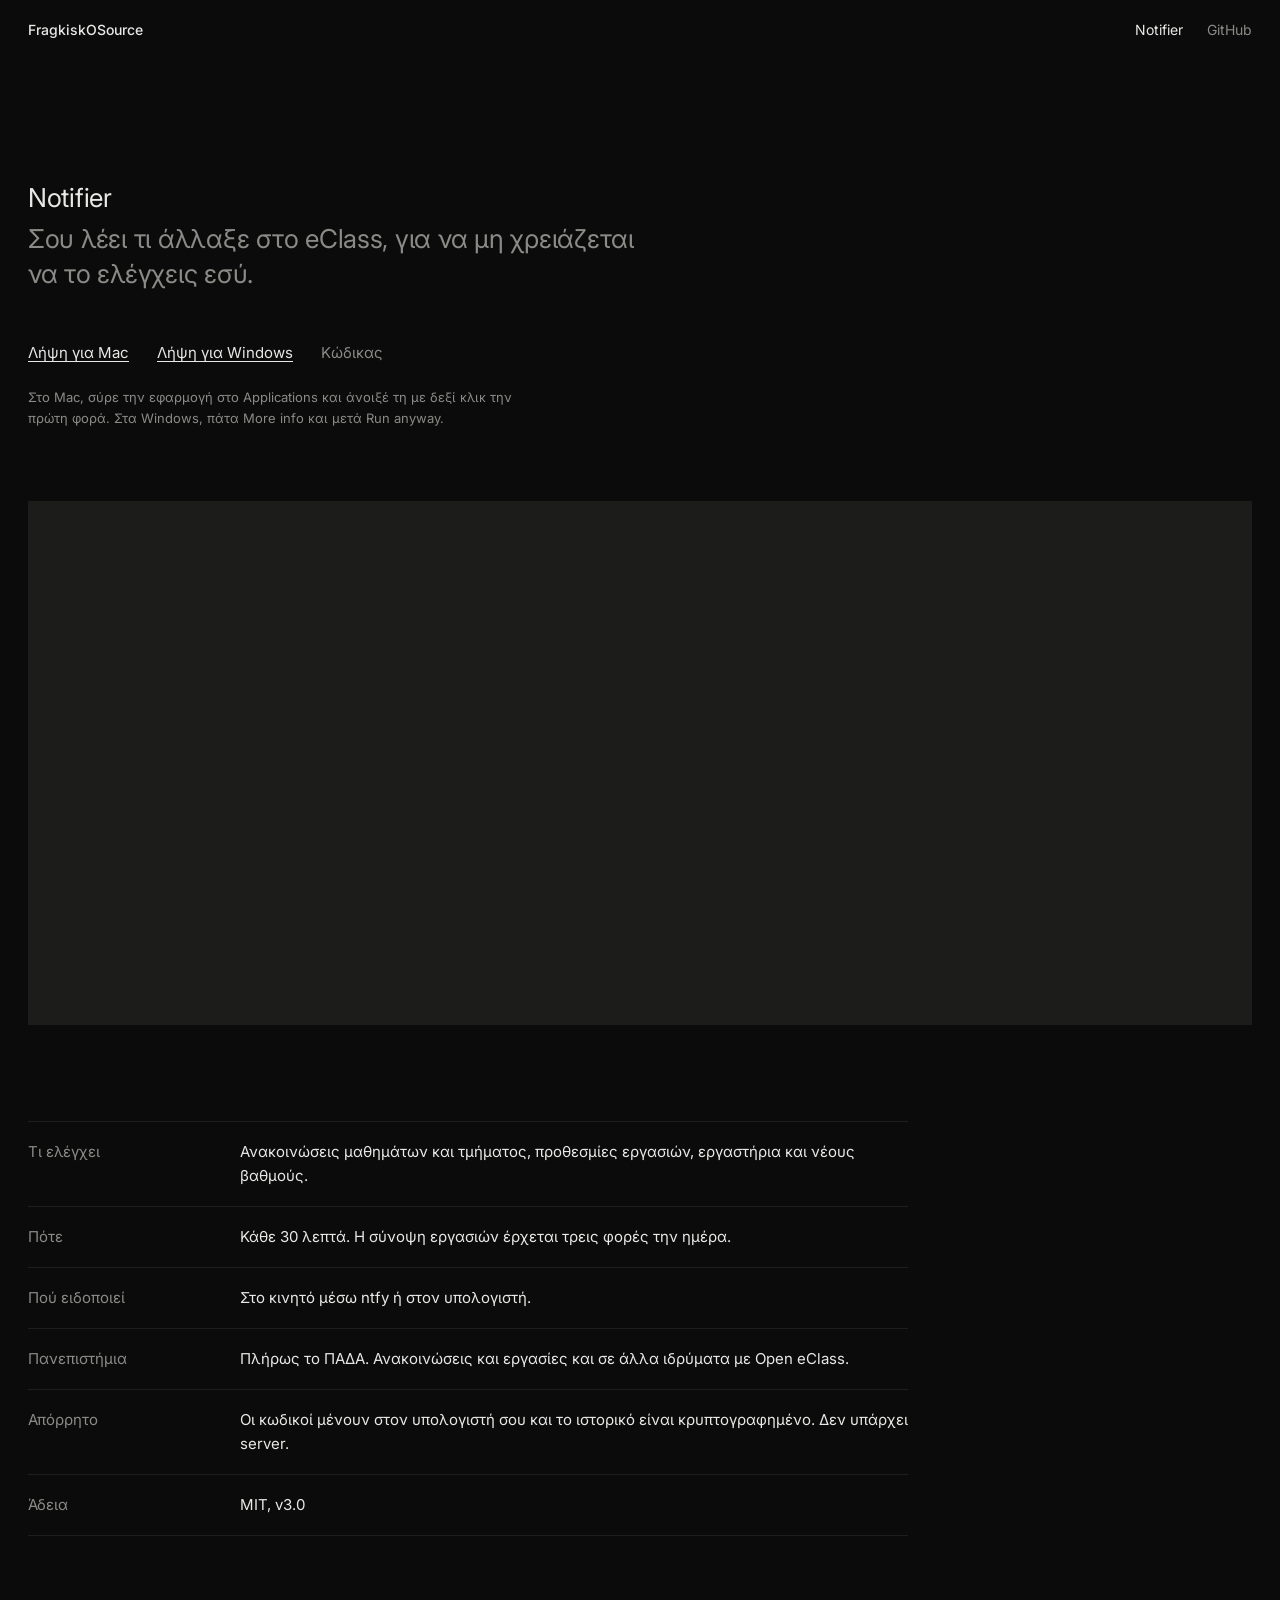
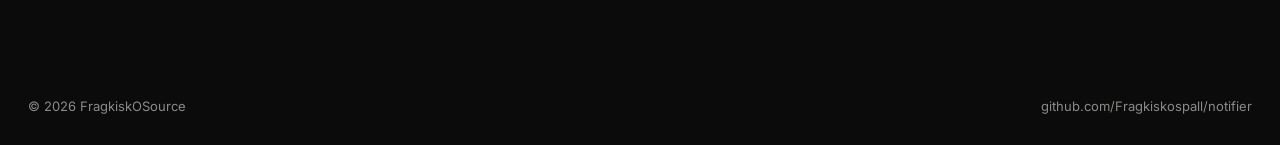
==== commit d882c0a1: "FragkiskOSource: πρώτη έκδοση του site" ====
--- a/notifier/index.html
+++ b/notifier/index.html
@@ -37,24 +37,7 @@
       <p style="margin: 12px 0 0; font-size: 13px; color: #8a8a87; max-width: 520px">Στο Mac, σύρε την εφαρμογή στο Applications και άνοιξέ τη με δεξί κλικ την πρώτη φορά. Στα Windows, πάτα More info και μετά Run anyway.</p>
     </section>
 
-    <div style="aspect-ratio: 21 / 9; max-height: 620px; width: 100%; background: #111111; overflow: hidden">
-      <svg viewBox="0 0 1200 514" width="100%" height="100%" preserveAspectRatio="xMidYMid slice" aria-hidden="true">
-        <defs>
-          <pattern id="dots" width="16" height="16" patternUnits="userSpaceOnUse">
-            <circle cx="2" cy="2" r="1.1" fill="#262626"></circle>
-          </pattern>
-        </defs>
-        <rect width="1200" height="514" fill="#111111"></rect>
-        <rect width="1200" height="514" fill="url(#dots)"></rect>
-        <g fill="none" stroke-width="1">
-          <circle cx="780" cy="257" r="64" stroke="#454543"></circle>
-          <circle cx="780" cy="257" r="132" stroke="#363634"></circle>
-          <circle cx="780" cy="257" r="204" stroke="#2b2b29"></circle>
-          <circle cx="780" cy="257" r="280" stroke="#222220"></circle>
-        </g>
-        <circle cx="780" cy="257" r="5" fill="#e8e8e6"></circle>
-      </svg>
-    </div>
+    <div style="aspect-ratio: 21 / 9; max-height: 620px; width: 100%; background: #1c1c1b"></div>
 
     <dl style="margin: 96px 0 140px; max-width: 880px; font-size: 15px">
       <div style="display: flex; flex-wrap: wrap; gap: 4px 32px; padding: 18px 0; border-top: 1px solid #1e1e1e">
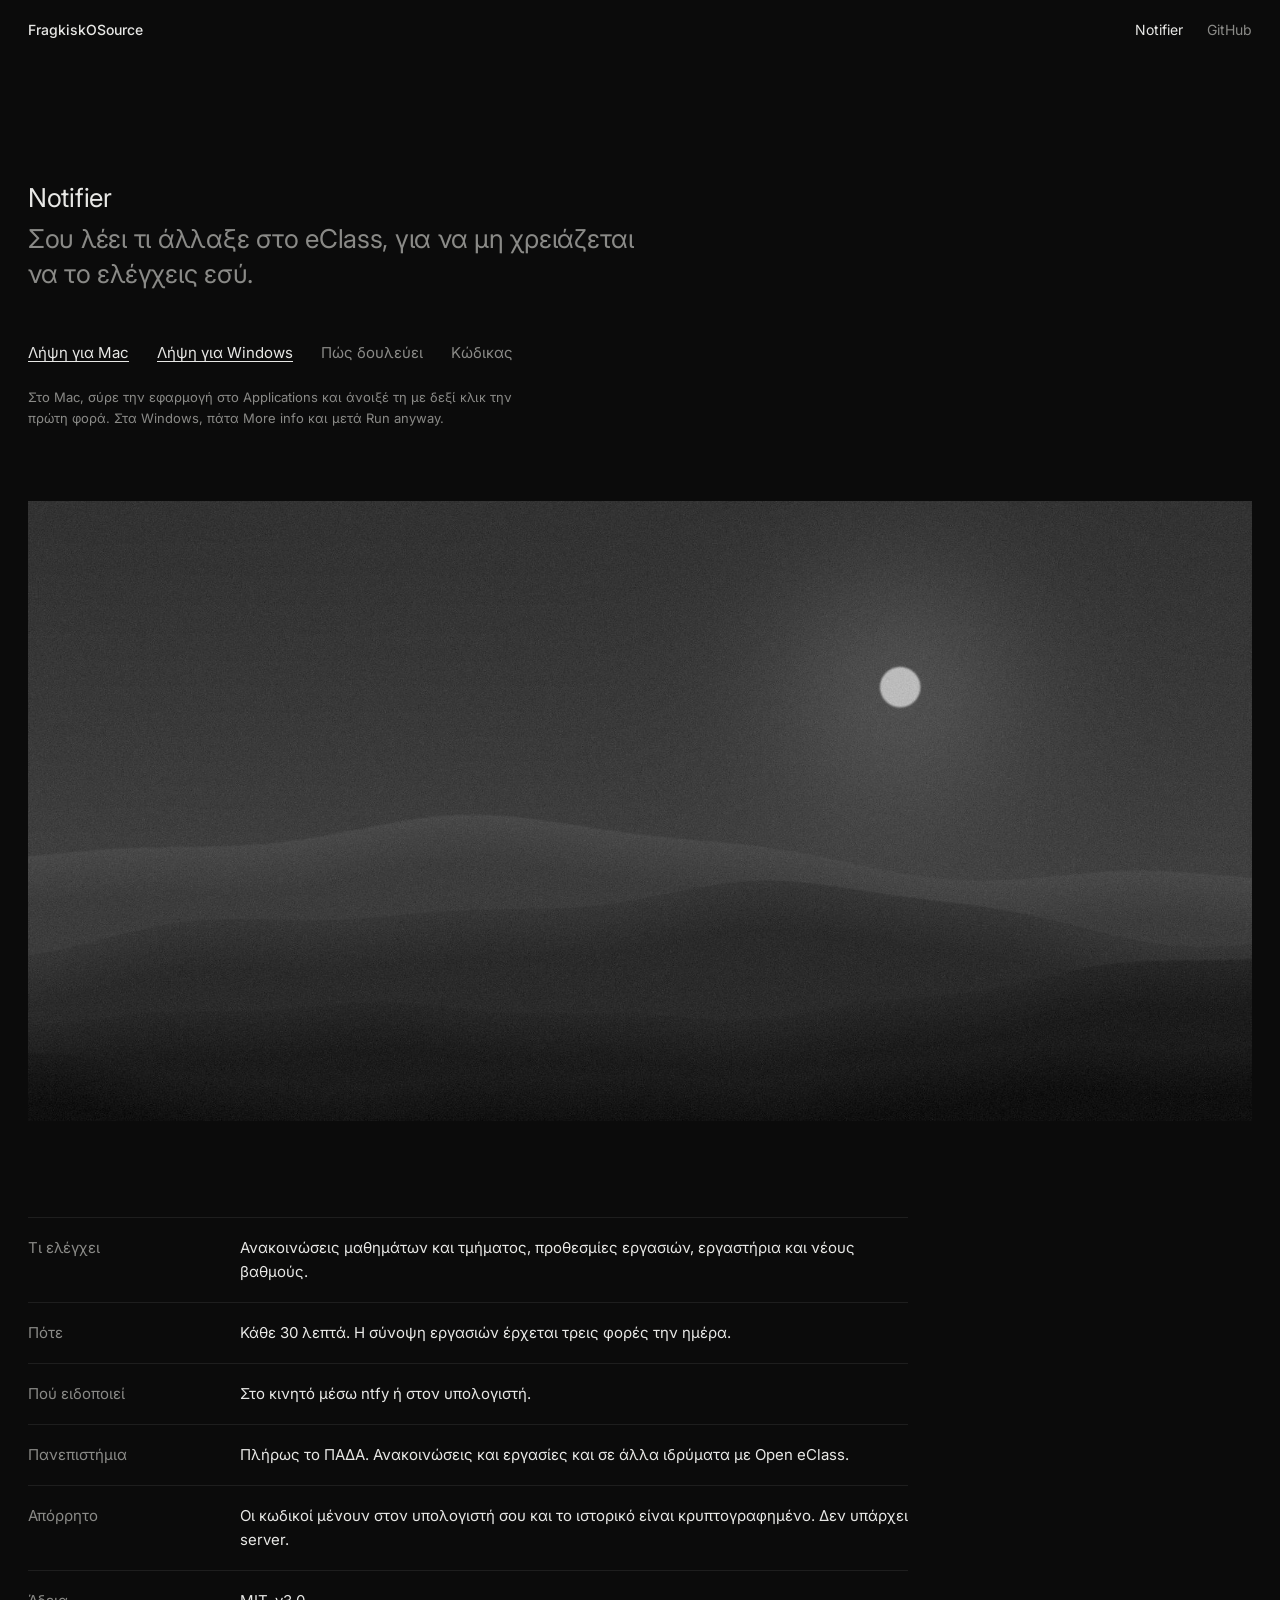
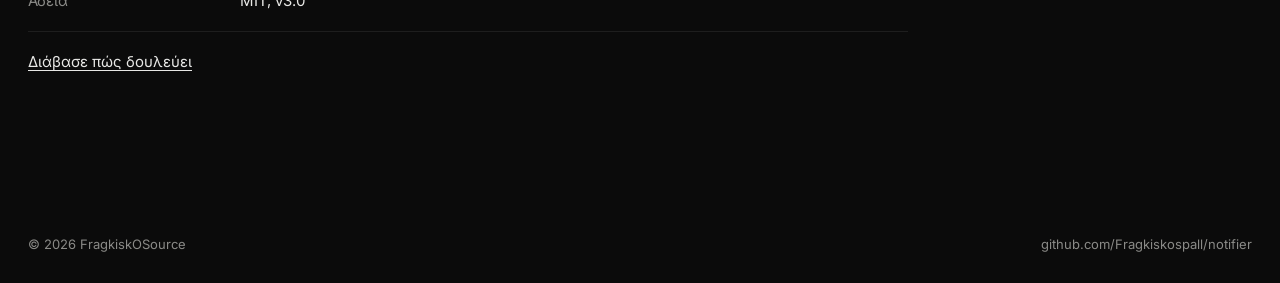
==== commit 9e455c3d: "FragkiskOSource: πρώτη έκδοση του site" ====
--- a/notifier/index.html
+++ b/notifier/index.html
@@ -13,6 +13,7 @@
 body{margin:0;background:#0b0b0b}
 a{color:#e8e8e6;text-decoration:none}a:hover{text-decoration:underline;text-underline-offset:3px}
 </style>
+<style>@media (max-width:820px){main.doc{display:block!important}main.doc>nav{display:none!important}}</style>
 </head>
 <body>
 <div style="min-height: 100vh; background: #0b0b0b; color: #e8e8e6; font-family: Inter, system-ui, sans-serif; font-size: 15px; line-height: 1.6; -webkit-font-smoothing: antialiased; display: flex; flex-direction: column">
@@ -32,12 +33,13 @@
       <div style="margin-top: 40px; display: flex; flex-wrap: wrap; gap: 8px 28px; font-size: 15px">
         <a href="https://github.com/Fragkiskospall/notifier/releases/latest/download/FragkiskOSource-Notifier-macos.zip" style="text-decoration: underline; text-underline-offset: 3px; min-height: 44px; display: flex; align-items: center">Λήψη για Mac</a>
         <a href="https://github.com/Fragkiskospall/notifier/releases/latest/download/FragkiskOSource-Notifier-windows.zip" style="text-decoration: underline; text-underline-offset: 3px; min-height: 44px; display: flex; align-items: center">Λήψη για Windows</a>
+        <a href="/notifier/docs/" style="color: #8a8a87; min-height: 44px; display: flex; align-items: center">Πώς δουλεύει</a>
         <a href="https://github.com/Fragkiskospall/notifier" style="color: #8a8a87; min-height: 44px; display: flex; align-items: center">Κώδικας</a>
       </div>
       <p style="margin: 12px 0 0; font-size: 13px; color: #8a8a87; max-width: 520px">Στο Mac, σύρε την εφαρμογή στο Applications και άνοιξέ τη με δεξί κλικ την πρώτη φορά. Στα Windows, πάτα More info και μετά Run anyway.</p>
     </section>
 
-    <div style="aspect-ratio: 21 / 9; max-height: 620px; width: 100%; background: #1c1c1b"></div>
+    <img src="cover.jpg" alt="" width="2400" height="1029" style="display: block; width: 100%; aspect-ratio: 21 / 9; max-height: 620px; object-fit: cover; background: #1c1c1b">
 
     <dl style="margin: 96px 0 140px; max-width: 880px; font-size: 15px">
       <div style="display: flex; flex-wrap: wrap; gap: 4px 32px; padding: 18px 0; border-top: 1px solid #1e1e1e">
@@ -64,6 +66,9 @@
         <dt style="flex: 0 0 180px; color: #8a8a87">Άδεια</dt>
         <dd style="flex: 1 1 360px; margin: 0">MIT, v3.0</dd>
       </div>
+      <div style="padding: 18px 0 0">
+        <a href="/notifier/docs/" style="text-decoration: underline; text-underline-offset: 3px">Διάβασε πώς δουλεύει</a>
+      </div>
     </dl>
   </main>
 
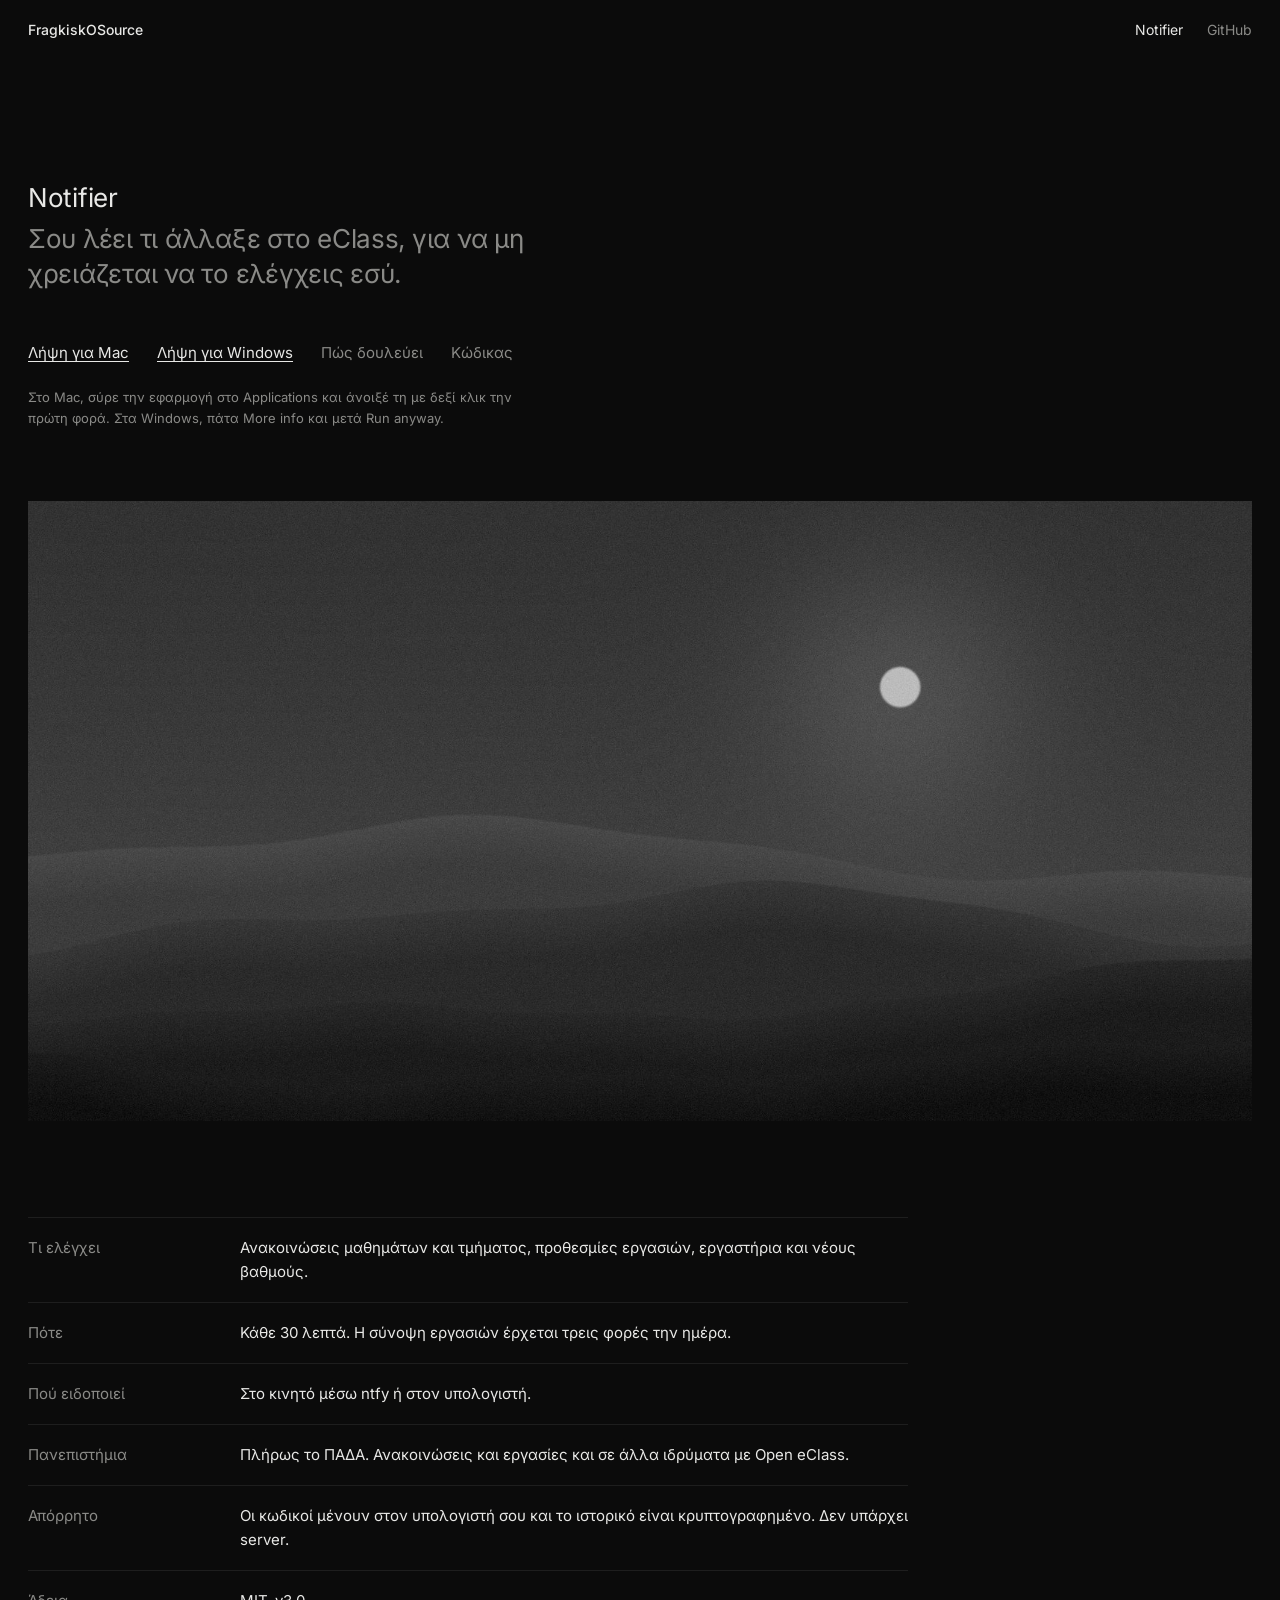
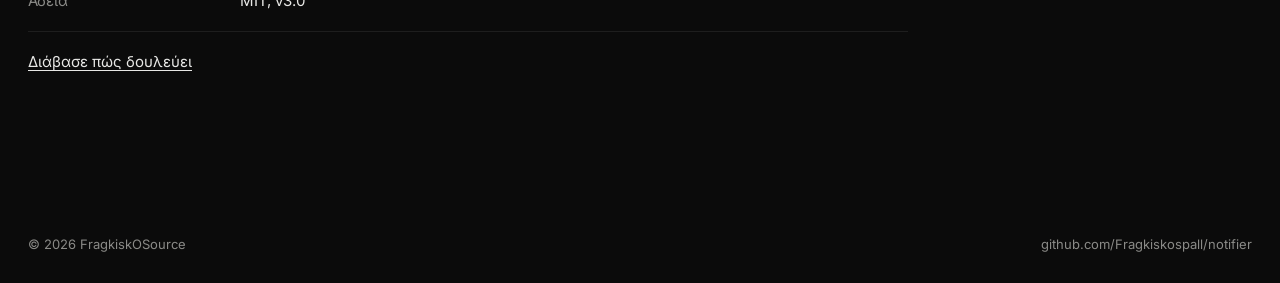
==== commit c9957c85: "FragkiskOSource: πρώτη έκδοση του site" ====
--- a/notifier/index.html
+++ b/notifier/index.html
@@ -2,13 +2,14 @@
 <html lang="el">
 <head>
 <meta charset="utf-8">
+<meta http-equiv="Content-Security-Policy" content="default-src 'none'; style-src 'self' 'unsafe-inline'; font-src 'self'; img-src 'self' data:; base-uri 'none'; form-action 'none'; upgrade-insecure-requests">
+<meta name="referrer" content="strict-origin-when-cross-origin">
 <meta name="viewport" content="width=device-width, initial-scale=1">
 <title>Notifier · FragkiskOSource</title>
 <meta name="description" content="Ειδοποιήσεις από το Open eClass, για Mac και Windows. Δωρεάν, ανοιχτός κώδικας.">
 <meta name="theme-color" content="#0b0b0b">
 <link rel="icon" href="data:image/svg+xml,%3Csvg xmlns=%22http://www.w3.org/2000/svg%22 viewBox=%220 0 32 32%22%3E%3Crect width=%2232%22 height=%2232%22 fill=%22%230b0b0b%22/%3E%3Ccircle cx=%2216%22 cy=%2216%22 r=%225%22 fill=%22%23e8e8e6%22/%3E%3C/svg%3E">
-<link rel="preconnect" href="https://fonts.googleapis.com"><link rel="preconnect" href="https://fonts.gstatic.com" crossorigin>
-<link rel="stylesheet" href="https://fonts.googleapis.com/css2?family=Inter:wght@400;500&amp;display=swap">
+<link rel="stylesheet" href="/fonts/inter.css">
 <style>
 body{margin:0;background:#0b0b0b}
 a{color:#e8e8e6;text-decoration:none}a:hover{text-decoration:underline;text-underline-offset:3px}
--- a/fonts/inter.css
+++ b/fonts/inter.css
@@ -0,0 +1,55 @@
+/* Inter (SIL Open Font License 1.1), από το @fontsource/inter 5.3.0. Φιλοξενείται εδώ, χωρίς Google Fonts. */
+/* greek 400 */
+@font-face {
+  font-family: 'Inter';
+  font-style: normal;
+  font-display: swap;
+  font-weight: 400;
+  src: url(/fonts/inter-greek-400-normal.woff2) format('woff2');
+  unicode-range: U+0370-0377,U+037A-037F,U+0384-038A,U+038C,U+038E-03A1,U+03A3-03FF;
+}
+/* latin-ext 400 */
+@font-face {
+  font-family: 'Inter';
+  font-style: normal;
+  font-display: swap;
+  font-weight: 400;
+  src: url(/fonts/inter-latin-ext-400-normal.woff2) format('woff2');
+  unicode-range: U+0100-02BA,U+02BD-02C5,U+02C7-02CC,U+02CE-02D7,U+02DD-02FF,U+0304,U+0308,U+0329,U+1D00-1DBF,U+1E00-1E9F,U+1EF2-1EFF,U+2020,U+20A0-20AB,U+20AD-20C0,U+2113,U+2C60-2C7F,U+A720-A7FF;
+}
+/* latin 400 */
+@font-face {
+  font-family: 'Inter';
+  font-style: normal;
+  font-display: swap;
+  font-weight: 400;
+  src: url(/fonts/inter-latin-400-normal.woff2) format('woff2');
+  unicode-range: U+0000-00FF,U+0131,U+0152-0153,U+02BB-02BC,U+02C6,U+02DA,U+02DC,U+0304,U+0308,U+0329,U+2000-206F,U+20AC,U+2122,U+2191,U+2193,U+2212,U+2215,U+FEFF,U+FFFD;
+}
+/* greek 500 */
+@font-face {
+  font-family: 'Inter';
+  font-style: normal;
+  font-display: swap;
+  font-weight: 500;
+  src: url(/fonts/inter-greek-500-normal.woff2) format('woff2');
+  unicode-range: U+0370-0377,U+037A-037F,U+0384-038A,U+038C,U+038E-03A1,U+03A3-03FF;
+}
+/* latin-ext 500 */
+@font-face {
+  font-family: 'Inter';
+  font-style: normal;
+  font-display: swap;
+  font-weight: 500;
+  src: url(/fonts/inter-latin-ext-500-normal.woff2) format('woff2');
+  unicode-range: U+0100-02BA,U+02BD-02C5,U+02C7-02CC,U+02CE-02D7,U+02DD-02FF,U+0304,U+0308,U+0329,U+1D00-1DBF,U+1E00-1E9F,U+1EF2-1EFF,U+2020,U+20A0-20AB,U+20AD-20C0,U+2113,U+2C60-2C7F,U+A720-A7FF;
+}
+/* latin 500 */
+@font-face {
+  font-family: 'Inter';
+  font-style: normal;
+  font-display: swap;
+  font-weight: 500;
+  src: url(/fonts/inter-latin-500-normal.woff2) format('woff2');
+  unicode-range: U+0000-00FF,U+0131,U+0152-0153,U+02BB-02BC,U+02C6,U+02DA,U+02DC,U+0304,U+0308,U+0329,U+2000-206F,U+20AC,U+2122,U+2191,U+2193,U+2212,U+2215,U+FEFF,U+FFFD;
+}
